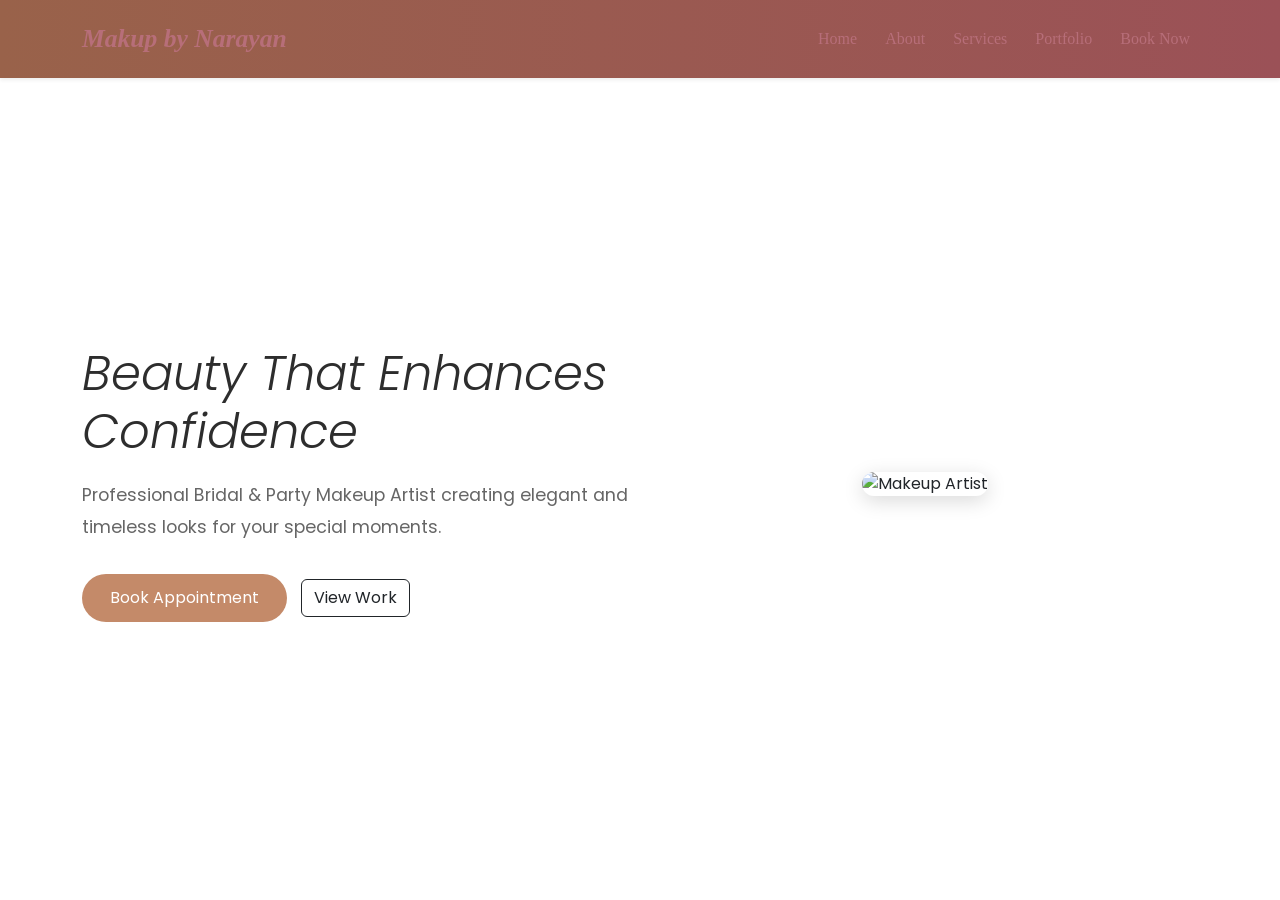
==== Makup Artist  Portfolio/index.html @ 2509debb "Creating a portfolio for a makeup artist" ====
<!doctype html>
<html lang="en">
<head>
  <meta charset="UTF-8" />
  <meta name="viewport" content="width=device-width, initial-scale=1.0"/>

  <!-- Bootstrap -->
  <link
    href="https://cdn.jsdelivr.net/npm/bootstrap@5.3.3/dist/css/bootstrap.min.css"
    rel="stylesheet"
  />

  <!-- Google Font -->
  <link rel="preconnect" href="https://fonts.googleapis.com">
  <link href="https://fonts.googleapis.com/css2?family=Poppins:wght@300;400;500;600;700&display=swap" rel="stylesheet">

  <link rel="stylesheet" href="style.css">

  <title>Makeup Artist Portfolio</title>
</head>

<body>

  <!-- Navbar -->
  <nav class="navbar navbar-expand-lg sticky-top bg-white shadow-sm ">

    <div class="container">

      <a class="navbar-brand logo" href="#">
        Makup by Narayan
      </a>

      <!-- Mobile Menu -->
      <button
        class="navbar-toggler"
        type="button"
        data-bs-toggle="collapse"
        data-bs-target="#navbarMenu"
      >
        <span class="navbar-toggler-icon"></span>
      </button>

      <!-- Nav Links -->
      <div class="collapse navbar-collapse" id="navbarMenu">

        <ul class="navbar-nav ms-auto">

          <li class="nav-item">
            <a class="nav-link" href="#home">Home</a>
          </li>

          <li class="nav-item">
            <a class="nav-link" href="#about">About</a>
          </li>

          <li class="nav-item">
            <a class="nav-link" href="#services">Services</a>
          </li>

          <li class="nav-item">
            <a class="nav-link" href="#portfolio">Portfolio</a>
          </li>

          <li class="nav-item">
            <a class="nav-link" href="#book">
              Book Now
            </a>
          </li>

        </ul>

      </div>

    </div>
  </nav>

  <!-- Hero Section -->
  <section class="hero-section">

    <div class="container">

      <div class="row align-items-center">

        <!-- Left Side -->
        <div class="col-lg-6 col-md-6 col-12 hero-content">

          <h1>
            Beauty That Enhances Confidence
          </h1>

          <p>
            Professional Bridal & Party Makeup
            Artist creating elegant and timeless looks
            for your special moments.
          </p>

          <div class="hero-buttons">

            <button class="btn custom-btn">
              Book Appointment
            </button>

            <button class="btn btn-outline-dark">
              View Work
            </button>

          </div>

        </div>

        <!-- Right Side -->
        <div class="col-lg-6 col-md-6 col-12 text-center">

          <img
            src="https://images.unsplash.com/photo-1487412947147-5cebf100ffc2?w=800"
            alt="Makeup Artist"
            class="img-fluid hero-image"
          />

        </div>

      </div>

    </div>

  </section>

  <!-- Bootstrap JS -->
  <script src="https://cdn.jsdelivr.net/npm/bootstrap@5.3.3/dist/js/bootstrap.bundle.min.js"></script>

</body>
</html>
---- Makup Artist  Portfolio/style.css ----
* {
  margin: 0;
  padding: 0;
  box-sizing: border-box;
  font-family: "Poppins", sans-serif;
}

body {
  background: #99624a,
}

/* Navbar */
.navbar {
  background: linear-gradient(
    90deg,
    #99624a,
    #9b5157
  ) !important;

  padding: 15px 0;
}

.logo {
  font-size: 1.6rem;
  font-weight: 700;
  color: #b76e79 !important;
  font-family: "Playfair Display", Georgia, serif;
  font-style: italic;

}

.nav-link {
  color: #b76e79 !important;
  margin-left: 12px;
  font-weight: 500;
  transition: 0.3s;
  font-family: "Playfair Display", Georgia, serif;
}

.nav-link:hover {
  color: #b76e79 !important;
}

/* Hero Section */

.hero-section {
  min-height: 90vh;
  display: flex;
  align-items: center;
  padding: 60px 0;
}

.hero-content h1 {
  font-size: 3rem;
  font-weight: 300;
  color: #2d2d2d;
  font-style: italic;
}

.hero-content p {
  margin-top: 20px;
  font-size: 1.1rem;
  color: #666;
  line-height: 1.8;
}

.hero-buttons {
  margin-top: 30px;
}

.custom-btn {
  background: #c48a69 !important;
  color: white !important;
  padding: 12px 28px;
  border-radius: 30px;
  border: none;
  margin-right: 10px;
}

.custom-btn:hover {
  background: #b27653 !important;
}

.hero-image {
  border-radius: 20px;
  width: 100%;
  max-width: 500px;
  box-shadow: 0 5px 20px rgba(0, 0, 0, 0.15);
}

/* Mobile Responsive */

@media (max-width: 768px) {
  .hero-section {
    text-align: center;
    padding-top: 50px;
  }

  .hero-content h1 {
    font-size: 2rem;
  }

  .hero-image {
    margin-top: 30px;
  }
}
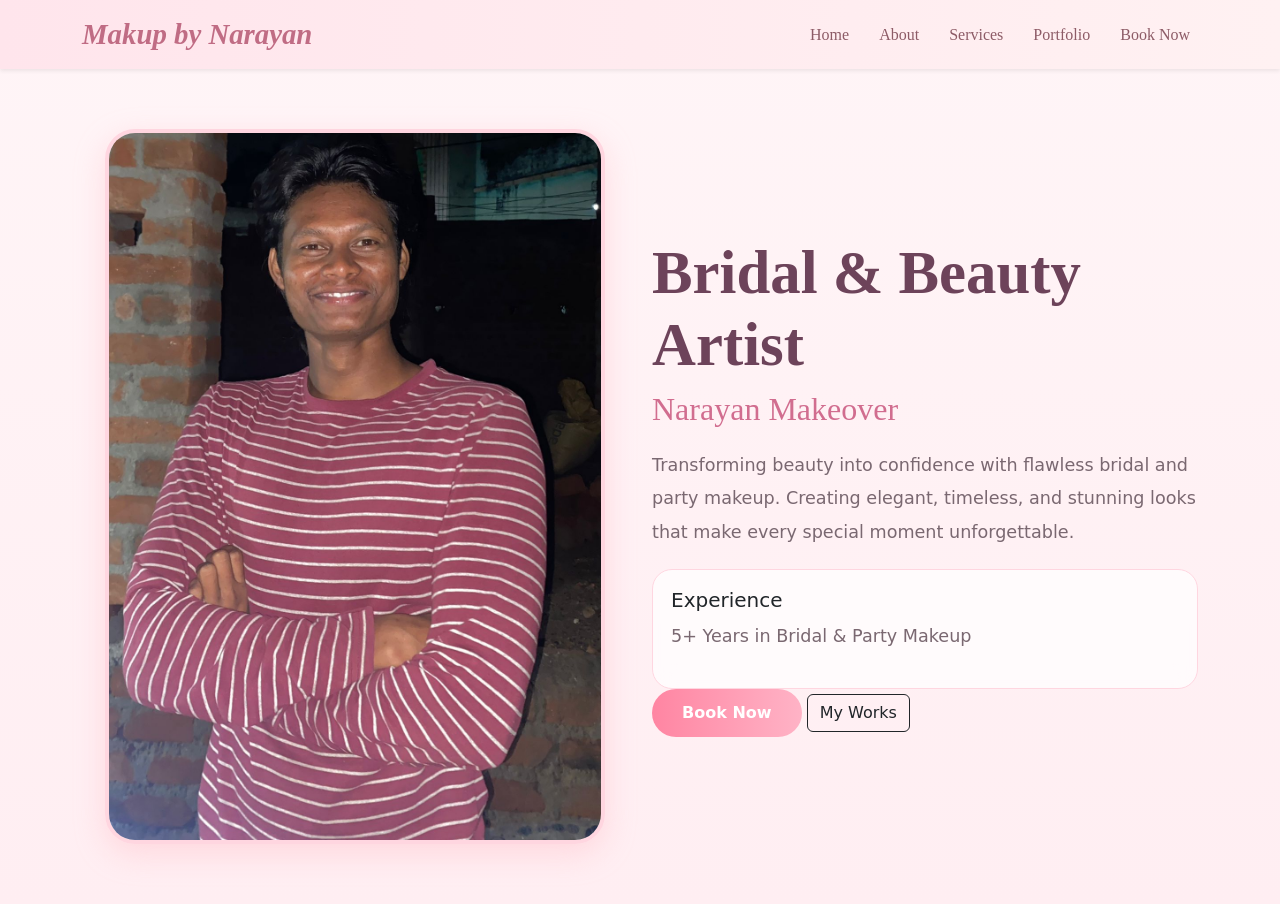
==== commit 84f1cb49: "Navbar and hero section created for now" ====
--- a/Makup Artist  Portfolio/index.html
+++ b/Makup Artist  Portfolio/index.html
@@ -1,132 +1,109 @@
 <!doctype html>
 <html lang="en">
-<head>
-  <meta charset="UTF-8" />
-  <meta name="viewport" content="width=device-width, initial-scale=1.0"/>
+  <head>
+    <meta charset="UTF-8" />
+    <meta name="viewport" content="width=device-width, initial-scale=1.0" />
 
-  <!-- Bootstrap -->
-  <link
-    href="https://cdn.jsdelivr.net/npm/bootstrap@5.3.3/dist/css/bootstrap.min.css"
-    rel="stylesheet"
-  />
+    <!-- Bootstrap -->
+    <link
+      href="https://cdn.jsdelivr.net/npm/bootstrap@5.3.3/dist/css/bootstrap.min.css"
+      rel="stylesheet"
+    />
 
-  <!-- Google Font -->
-  <link rel="preconnect" href="https://fonts.googleapis.com">
-  <link href="https://fonts.googleapis.com/css2?family=Poppins:wght@300;400;500;600;700&display=swap" rel="stylesheet">
+    <!-- Google Font -->
+    <link rel="preconnect" href="https://fonts.googleapis.com" />
+    <link
+      href="https://fonts.googleapis.com/css2?family=Poppins:wght@300;400;500;600;700&display=swap"
+      rel="stylesheet"
+    />
 
-  <link rel="stylesheet" href="style.css">
+    <link rel="stylesheet" href="style.css" />
 
-  <title>Makeup Artist Portfolio</title>
-</head>
+    <title>Makeup Artist Portfolio</title>
+  </head>
 
-<body>
+  <body>
+    <!-- Navbar -->
+    <nav class="navbar navbar-expand-lg sticky-top bg-white shadow-sm">
+      <div class="container">
+        <a class="navbar-brand logo" href="#"> Makup by Narayan </a>
 
-  <!-- Navbar -->
-  <nav class="navbar navbar-expand-lg sticky-top bg-white shadow-sm ">
+        <!-- Mobile Menu -->
+        <button
+          class="navbar-toggler"
+          type="button"
+          data-bs-toggle="collapse"
+          data-bs-target="#navbarMenu"
+        >
+          <span class="navbar-toggler-icon"></span>
+        </button>
 
-    <div class="container">
+        <!-- Nav Links -->
+        <div class="collapse navbar-collapse" id="navbarMenu">
+          <ul class="navbar-nav ms-auto">
+            <li class="nav-item">
+              <a class="nav-link" href="#home">Home</a>
+            </li>
 
-      <a class="navbar-brand logo" href="#">
-        Makup by Narayan
-      </a>
+            <li class="nav-item">
+              <a class="nav-link" href="#about">About</a>
+            </li>
 
-      <!-- Mobile Menu -->
-      <button
-        class="navbar-toggler"
-        type="button"
-        data-bs-toggle="collapse"
-        data-bs-target="#navbarMenu"
-      >
-        <span class="navbar-toggler-icon"></span>
-      </button>
+            <li class="nav-item">
+              <a class="nav-link" href="#services">Services</a>
+            </li>
 
-      <!-- Nav Links -->
-      <div class="collapse navbar-collapse" id="navbarMenu">
+            <li class="nav-item">
+              <a class="nav-link" href="#portfolio">Portfolio</a>
+            </li>
 
-        <ul class="navbar-nav ms-auto">
-
-          <li class="nav-item">
-            <a class="nav-link" href="#home">Home</a>
-          </li>
-
-          <li class="nav-item">
-            <a class="nav-link" href="#about">About</a>
-          </li>
-
-          <li class="nav-item">
-            <a class="nav-link" href="#services">Services</a>
-          </li>
-
-          <li class="nav-item">
-            <a class="nav-link" href="#portfolio">Portfolio</a>
-          </li>
-
-          <li class="nav-item">
-            <a class="nav-link" href="#book">
-              Book Now
-            </a>
-          </li>
-
-        </ul>
-
+            <li class="nav-item">
+              <a class="nav-link" href="#book"> Book Now </a>
+            </li>
+          </ul>
+        </div>
       </div>
-
-    </div>
-  </nav>
-
-  <!-- Hero Section -->
-  <section class="hero-section">
-
-    <div class="container">
-
-      <div class="row align-items-center">
-
-        <!-- Left Side -->
-        <div class="col-lg-6 col-md-6 col-12 hero-content">
-
-          <h1>
-            Beauty That Enhances Confidence
-          </h1>
-
-          <p>
-            Professional Bridal & Party Makeup
-            Artist creating elegant and timeless looks
-            for your special moments.
-          </p>
-
-          <div class="hero-buttons">
-
-            <button class="btn custom-btn">
-              Book Appointment
-            </button>
-
-            <button class="btn btn-outline-dark">
-              View Work
-            </button>
-
+    </nav>
+    <section class="hero-section">
+      <div class="container">
+        <div class="row align-items-center">
+          <!-- Left Side Image -->
+          <div class="col-lg-6 col-md-6 col-12 text-center">
+            <img
+              src="./images/WhatsApp Image 2026-06-05 at 10.22.27 PM.jpeg"
+              alt="Portfolio Owner"
+              class="img-fluid hero-image"
+            />
           </div>
 
+          <!-- Right Side Content -->
+          <div class="col-lg-6 col-md-6 col-12 hero-content">
+            <h1>Bridal & Beauty Artist</h1>
+
+            <h3>Narayan Makeover</h3>
+
+            <p>
+              Transforming beauty into confidence with flawless bridal and party
+              makeup. Creating elegant, timeless, and stunning looks that make
+              every special moment unforgettable.
+            </p>
+
+            <div class="experience-box">
+              <h5>Experience</h5>
+              <p>5+ Years in Bridal & Party Makeup</p>
+            </div>
+
+            <div class="hero-buttons">
+              <button class="btn custom-btn">Book Now</button>
+
+              <button class="btn btn-outline-dark">My Works</button>
+            </div>
+          </div>
         </div>
+      </div>
+    </section>
 
-        <!-- Right Side -->
-        <div class="col-lg-6 col-md-6 col-12 text-center">
-
-          <img
-            src="https://images.unsplash.com/photo-1487412947147-5cebf100ffc2?w=800"
-            alt="Makeup Artist"
-            class="img-fluid hero-image"
-          />
-
-        </div>
-
-      </div>
-
-    </div>
-
-  </section>
-
-  <!-- Bootstrap JS -->
-  <script src="https://cdn.jsdelivr.net/npm/bootstrap@5.3.3/dist/js/bootstrap.bundle.min.js"></script>
-
-</body>
-</html>+    <!-- Bootstrap JS -->
+    <script src="https://cdn.jsdelivr.net/npm/bootstrap@5.3.3/dist/js/bootstrap.bundle.min.js"></script>
+  </body>
+</html>
--- a/Makup Artist  Portfolio/style.css
+++ b/Makup Artist  Portfolio/style.css
@@ -1,48 +1,46 @@
-* {
-  margin: 0;
-  padding: 0;
-  box-sizing: border-box;
-  font-family: "Poppins", sans-serif;
-}
-
 body {
-  background: #99624a,
+  background: linear-gradient(
+    to bottom,
+    #fff5f7,
+    #ffeef2
+  );
 }
 
 /* Navbar */
 .navbar {
   background: linear-gradient(
     90deg,
-    #99624a,
-    #9b5157
+    #ffe5ec,
+    #fff1f2
   ) !important;
 
-  padding: 15px 0;
+  backdrop-filter: blur(10px);
 }
 
+/* Logo */
 .logo {
-  font-size: 1.6rem;
+  font-size: 1.8rem;
   font-weight: 700;
-  color: #b76e79 !important;
-  font-family: "Playfair Display", Georgia, serif;
+  color: #c06c84 !important;
+
+  font-family: "Playfair Display", serif;
   font-style: italic;
-
 }
 
+/* Nav links */
 .nav-link {
-  color: #b76e79 !important;
-  margin-left: 12px;
+  color: #8d5b66 !important;
+  margin-left: 14px;
   font-weight: 500;
   transition: 0.3s;
-  font-family: "Playfair Display", Georgia, serif;
+  font-family: "Playfair Display", serif;
 }
 
 .nav-link:hover {
-  color: #b76e79 !important;
+  color: #d63384 !important;
 }
 
 /* Hero Section */
-
 .hero-section {
   min-height: 90vh;
   display: flex;
@@ -50,57 +48,88 @@
   padding: 60px 0;
 }
 
+/* Main Heading */
 .hero-content h1 {
-  font-size: 3rem;
-  font-weight: 300;
-  color: #2d2d2d;
-  font-style: italic;
+  font-family: "Playfair Display", serif;
+  font-size: 3.8rem;
+  font-weight: 700;
+  color: #6d435a;
 }
 
-.hero-content p {
-  margin-top: 20px;
-  font-size: 1.1rem;
-  color: #666;
-  line-height: 1.8;
+/* Sub heading */
+.hero-content h3 {
+  font-family: "Playfair Display", serif;
+  font-size: 2rem;
+  color: #d16d8f;
+  margin-bottom: 20px;
 }
 
-.hero-buttons {
-  margin-top: 30px;
+/* Paragraph */
+.hero-content p {
+  color: #7a6871;
+  font-size: 1.1rem;
+  line-height: 1.9;
 }
 
+/* Experience box */
+.experience-box {
+  background: rgba(255,255,255,0.7);
+  border: 1px solid #ffd6e0;
+  padding: 18px;
+  border-radius: 20px;
+  margin-top: 20px;
+  backdrop-filter: blur(10px);
+}
+
+/* Buttons */
 .custom-btn {
-  background: #c48a69 !important;
+  background: linear-gradient(
+    90deg,
+    #ff85a2,
+    #ffb3c6
+  ) !important;
+
   color: white !important;
-  padding: 12px 28px;
-  border-radius: 30px;
   border: none;
-  margin-right: 10px;
+  padding: 12px 30px;
+  border-radius: 50px;
+  font-weight: 600;
 }
 
 .custom-btn:hover {
-  background: #b27653 !important;
+  transform: translateY(-3px);
+  transition: 0.3s;
 }
 
+/* Hero Image */
 .hero-image {
-  border-radius: 20px;
   width: 100%;
   max-width: 500px;
-  box-shadow: 0 5px 20px rgba(0, 0, 0, 0.15);
+  border-radius: 30px;
+
+  box-shadow:
+    0 10px 30px rgba(255, 182, 193, 0.4);
+
+  border: 4px solid #ffd6e0;
 }
 
-/* Mobile Responsive */
+/* Mobile */
+@media (max-width: 768px) {
 
-@media (max-width: 768px) {
   .hero-section {
     text-align: center;
     padding-top: 50px;
   }
 
   .hero-content h1 {
-    font-size: 2rem;
+    font-size: 2.3rem;
+  }
+
+  .hero-content h3 {
+    font-size: 1.5rem;
   }
 
   .hero-image {
-    margin-top: 30px;
+    margin-bottom: 30px;
   }
-}
+}
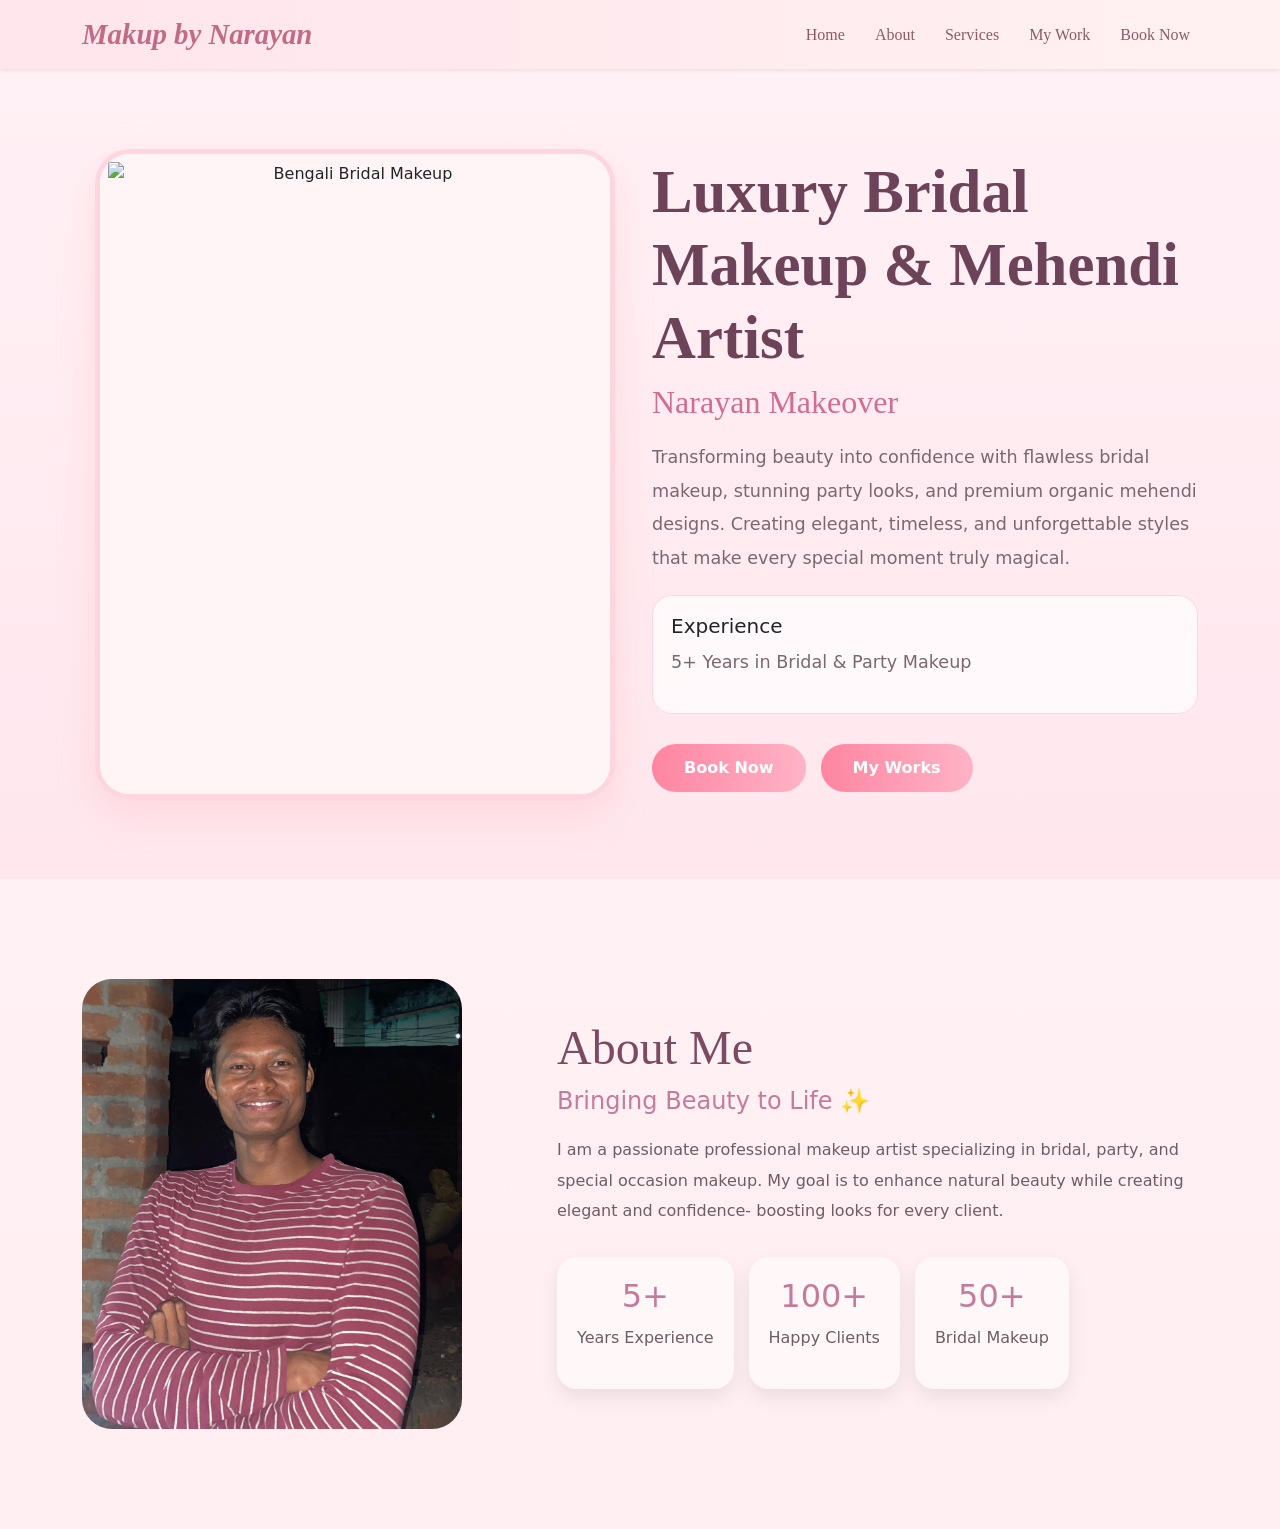
==== commit b2918756: "Added bridal makeup background and hero section redesign also added about section" ====
--- a/Makup Artist  Portfolio/index.html
+++ b/Makup Artist  Portfolio/index.html
@@ -54,7 +54,7 @@
             </li>
 
             <li class="nav-item">
-              <a class="nav-link" href="#portfolio">Portfolio</a>
+              <a class="nav-link" href="#My Work">My Work</a>
             </li>
 
             <li class="nav-item">
@@ -64,28 +64,64 @@
         </div>
       </div>
     </nav>
+    <!--hero section-->
     <section class="hero-section">
       <div class="container">
         <div class="row align-items-center">
           <!-- Left Side Image -->
           <div class="col-lg-6 col-md-6 col-12 text-center">
-            <img
-              src="./images/WhatsApp Image 2026-06-05 at 10.22.27 PM.jpeg"
-              alt="Portfolio Owner"
-              class="img-fluid hero-image"
-            />
+            <div class="slider-container">
+              <!-- Bengali Bridal -->
+              <img
+                src="https://images.pexels.com/photos/37584632/pexels-photo-37584632.jpeg?_gl=1*16ytn6y*_ga*MjUyNDA2NzA5LjE3ODA3NTk3MzE.*_ga_8JE65Q40S6*czE3ODA3NTk3MzEkbzEkZzEkdDE3ODA3NTk3NDYkajQ1JGwwJGgw"
+                class="hero-slider-image active"
+                alt="Bengali Bridal Makeup"
+              />
+
+              <!-- Mehendi -->
+              <img
+                src="https://images.pexels.com/photos/33684776/pexels-photo-33684776.jpeg?_gl=1*1521bib*_ga*MjUyNDA2NzA5LjE3ODA3NTk3MzE.*_ga_8JE65Q40S6*czE3ODA3NTk3MzEkbzEkZzEkdDE3ODA3NTk3NDYkajQ1JGwwJGgw"
+                class="hero-slider-image"
+                alt="Bridal Mehendi"
+              />
+
+              <!-- Bengali Bridal 2 -->
+              <img
+                src="https://images.pexels.com/photos/20043117/pexels-photo-20043117.jpeg?_gl=1*1r5pskh*_ga*MjUyNDA2NzA5LjE3ODA3NTk3MzE.*_ga_8JE65Q40S6*czE3ODA3NTk3MzEkbzEkZzEkdDE3ODA3NTk4NzckajYwJGwwJGgw"
+                class="hero-slider-image"
+                alt="Bengali Bride"
+              />
+              <img
+                src="https://images.pexels.com/photos/35560895/pexels-photo-35560895.jpeg?_gl=1*1r45ba3*_ga*MjUyNDA2NzA5LjE3ODA3NTk3MzE.*_ga_8JE65Q40S6*czE3ODA3NTk3MzEkbzEkZzEkdDE3ODA3NTk4NzckajYwJGwwJGgw"
+                class="hero-slider-image"
+                alt="Bengali Bride"
+              />
+
+              <!-- Beautiful Bridal -->
+              <img
+                src="https://images.pexels.com/photos/18972909/pexels-photo-18972909.jpeg?_gl=1*1r5pskh*_ga*MjUyNDA2NzA5LjE3ODA3NTk3MzE.*_ga_8JE65Q40S6*czE3ODA3NTk3MzEkbzEkZzEkdDE3ODA3NTk4NzckajYwJGwwJGgw"
+                class="hero-slider-image"
+                alt="Beautiful Bridal Makeup"
+              />
+              <img
+                src="https://images.pexels.com/photos/24859375/pexels-photo-24859375.jpeg?_gl=1*1r45ba3*_ga*MjUyNDA2NzA5LjE3ODA3NTk3MzE.*_ga_8JE65Q40S6*czE3ODA3NTk3MzEkbzEkZzEkdDE3ODA3NTk4NzckajYwJGwwJGgw"
+                class="hero-slider-image"
+                alt="Beautiful Bridal Makeup"
+              />
+            </div>
           </div>
 
           <!-- Right Side Content -->
           <div class="col-lg-6 col-md-6 col-12 hero-content">
-            <h1>Bridal & Beauty Artist</h1>
+            <h1>Luxury Bridal Makeup & Mehendi Artist</h1>
 
             <h3>Narayan Makeover</h3>
 
             <p>
-              Transforming beauty into confidence with flawless bridal and party
-              makeup. Creating elegant, timeless, and stunning looks that make
-              every special moment unforgettable.
+              Transforming beauty into confidence with flawless bridal makeup,
+              stunning party looks, and premium organic mehendi designs.
+              Creating elegant, timeless, and unforgettable styles that make
+              every special moment truly magical.
             </p>
 
             <div class="experience-box">
@@ -102,8 +138,77 @@
         </div>
       </div>
     </section>
+    <!-- About Section -->
+
+    <section id="about" class="about-section">
+      <div class="container">
+        <div class="row align-items-center">
+          <!-- Left Side Image -->
+          <div class="col-lg-5 col-md-6 col-12 text-center">
+            <div class="about-image-box">
+              <img
+                src="./images/about img.jpeg"
+                alt="About Image"
+                class="img-fluid about-image"
+                onerror="
+                  this.style.display = 'none';
+                  this.nextElementSibling.style.display = 'block';
+                "
+              />
+
+              <p class="image-placeholder" style="display: none">
+                Image not available
+              </p>
+            </div>
+          </div>
+
+          <!-- Right Side Content -->
+          <div class="col-lg-7 col-md-6 col-12 about-content">
+            <h2>About Me</h2>
+
+            <h3>Bringing Beauty to Life ✨</h3>
+
+            <p>
+              I am a passionate professional makeup artist specializing in
+              bridal, party, and special occasion makeup. My goal is to enhance
+              natural beauty while creating elegant and confidence- boosting
+              looks for every client.
+            </p>
+
+            <!-- Small Info Cards -->
+            <div class="about-cards">
+              <div class="about-card">
+                <h4>5+</h4>
+                <p>Years Experience</p>
+              </div>
+
+              <div class="about-card">
+                <h4>100+</h4>
+                <p>Happy Clients</p>
+              </div>
+
+              <div class="about-card">
+                <h4>50+</h4>
+                <p>Bridal Makeup</p>
+              </div>
+            </div>
+          </div>
+        </div>
+      </div>
+    </section>
+
+    <!-- services Section -->
+     <section>
+      <div class="services">
+
+      </div>
+     </section>
+
+
 
     <!-- Bootstrap JS -->
     <script src="https://cdn.jsdelivr.net/npm/bootstrap@5.3.3/dist/js/bootstrap.bundle.min.js"></script>
+    <script src="server.js"></script>
   </body>
+
 </html>
--- a/Makup Artist  Portfolio/style.css
+++ b/Makup Artist  Portfolio/style.css
@@ -1,18 +1,10 @@
 body {
-  background: linear-gradient(
-    to bottom,
-    #fff5f7,
-    #ffeef2
-  );
+  background: linear-gradient(to bottom, #fff5f7, #ffeef2);
 }
 
 /* Navbar */
 .navbar {
-  background: linear-gradient(
-    90deg,
-    #ffe5ec,
-    #fff1f2
-  ) !important;
+  background: linear-gradient(90deg, #ffe5ec, #fff1f2) !important;
 
   backdrop-filter: blur(10px);
 }
@@ -22,7 +14,6 @@
   font-size: 1.8rem;
   font-weight: 700;
   color: #c06c84 !important;
-
   font-family: "Playfair Display", serif;
   font-style: italic;
 }
@@ -43,11 +34,19 @@
 /* Hero Section */
 .hero-section {
   min-height: 90vh;
+
+  background:
+    linear-gradient(rgba(255, 240, 245, 0.82), rgba(255, 228, 236, 0.82)),
+    url("https://images.unsplash.com/photo-1596462502278-27bfdc403348?w=1600");
+
+  background-size: cover;
+  background-position: center;
+  background-repeat: no-repeat;
+
   display: flex;
   align-items: center;
   padding: 60px 0;
 }
-
 /* Main Heading */
 .hero-content h1 {
   font-family: "Playfair Display", serif;
@@ -73,7 +72,7 @@
 
 /* Experience box */
 .experience-box {
-  background: rgba(255,255,255,0.7);
+  background: rgba(255, 255, 255, 0.7);
   border: 1px solid #ffd6e0;
   padding: 18px;
   border-radius: 20px;
@@ -81,24 +80,35 @@
   backdrop-filter: blur(10px);
 }
 
-/* Buttons */
-.custom-btn {
-  background: linear-gradient(
-    90deg,
-    #ff85a2,
-    #ffb3c6
-  ) !important;
+/* Buttons container */
+.hero-buttons {
+  display: flex;
+  gap: 15px;
+  margin-top: 30px;
+  align-items: center;
+}
+
+/* Both buttons same style */
+.custom-btn,
+.btn-outline-dark {
+  background: linear-gradient(90deg, #ff85a2, #ffb3c6) !important;
 
   color: white !important;
-  border: none;
-  padding: 12px 30px;
-  border-radius: 50px;
+  border: none !important;
+  border-radius: 50px !important;
+  padding: 12px 32px !important;
   font-weight: 600;
-}
-
-.custom-btn:hover {
+  transition: all 0.3s ease;
+}
+
+/* Same hover */
+.custom-btn:hover,
+.btn-outline-dark:hover {
   transform: translateY(-3px);
-  transition: 0.3s;
+
+  background: linear-gradient(90deg, #ff6f91, #ff9eb5) !important;
+
+  color: white !important;
 }
 
 /* Hero Image */
@@ -107,29 +117,182 @@
   max-width: 500px;
   border-radius: 30px;
 
-  box-shadow:
-    0 10px 30px rgba(255, 182, 193, 0.4);
+  box-shadow: 0 10px 30px rgba(255, 182, 193, 0.4);
 
   border: 4px solid #ffd6e0;
 }
+/* Hero Slider Container */
+
+.slider-container {
+  position: relative;
+  width: 100%;
+  max-width: 520px;
+  height: 650px;
+
+  margin: auto;
+
+  border-radius: 35px;
+  overflow: hidden;
+
+  border: 5px solid #ffd6e0;
+
+  background: #fff;
+
+  box-shadow: 0 15px 35px rgba(255, 182, 193, 0.35);
+}
+
+/* Images */
+
+.hero-slider-image {
+  position: absolute;
+  inset: 0;
+
+  width: 100%;
+  height: 100%;
+
+  /* IMPORTANT FIX */
+  object-fit: contain;
+
+  /* image pura dikhe */
+  object-position: center;
+
+  opacity: 0;
+
+  transition:
+    opacity 1.5s ease-in-out,
+    transform 4s ease;
+
+  transform: scale(1.05);
+
+  background: #fff5f7;
+  padding: 8px;
+}
+
+/* Active image */
+
+.hero-slider-image.active {
+  opacity: 1;
+  transform: scale(1);
+}
+
+/* Mobile Fix */
+
+@media (max-width: 768px) {
+  .slider-container {
+    height: 450px;
+    max-width: 100%;
+    margin-top: 30px;
+  }
+}
+
+/* About Section */
+
+.about-section {
+  padding: 100px 0;
+}
+
+.about-image-box {
+  width: 100%;
+  max-width: 380px;
+  height: 450px;
+  overflow: hidden;
+  border-radius: 30px;
+}
+
+.about-image {
+  width: 100%;
+  height: 100%;
+  object-fit: cover;
+  object-position: center top;
+}
+
+.image-placeholder {
+  color: #a86d86;
+  font-size: 1rem;
+}
+
+.about-content h2 {
+  font-family: "Playfair Display", serif;
+  font-size: 3rem;
+  color: #7b4b63;
+}
+
+.about-content h3 {
+  color: #c57b9b;
+  margin-top: 10px;
+  font-size: 1.5rem;
+}
+
+.about-content p {
+  margin-top: 20px;
+  color: #6d5d65;
+  line-height: 1.9;
+}
+
+/* Cards */
+
+.about-cards {
+  display: flex;
+  gap: 15px;
+  margin-top: 30px;
+  flex-wrap: wrap;
+}
+
+.about-card {
+  background: rgba(255, 255, 255, 0.5);
+
+  padding: 20px;
+
+  border-radius: 20px;
+
+  min-width: 150px;
+
+  text-align: center;
+
+  box-shadow: 0 8px 20px rgba(0, 0, 0, 0.08);
+}
+
+.about-card h4 {
+  color: #c57b9b;
+  font-size: 2rem;
+}
+
+.about-card p {
+  margin-top: 8px;
+}
+.about-card {
+  background: rgba(255, 255, 255, 0.5);
+  padding: 20px;
+  border-radius: 20px;
+  min-width: 150px;
+  text-align: center;
+
+  box-shadow: 0 8px 20px rgba(0, 0, 0, 0.08);
+
+  transition: all 0.3s ease;
+}
+
+/* Hover Effect */
+.about-card:hover {
+  transform: translateY(-8px);
+
+  box-shadow: 0 12px 25px rgba(197, 123, 155, 0.25);
+
+  background: rgba(255, 255, 255, 0.8);
+}
 
 /* Mobile */
+
 @media (max-width: 768px) {
-
-  .hero-section {
+  .about-section {
     text-align: center;
-    padding-top: 50px;
-  }
-
-  .hero-content h1 {
-    font-size: 2.3rem;
-  }
-
-  .hero-content h3 {
-    font-size: 1.5rem;
-  }
-
-  .hero-image {
-    margin-bottom: 30px;
-  }
-}+  }
+
+  .about-content {
+    margin-top: 40px;
+  }
+
+  .about-cards {
+    justify-content: center;
+  }
+}
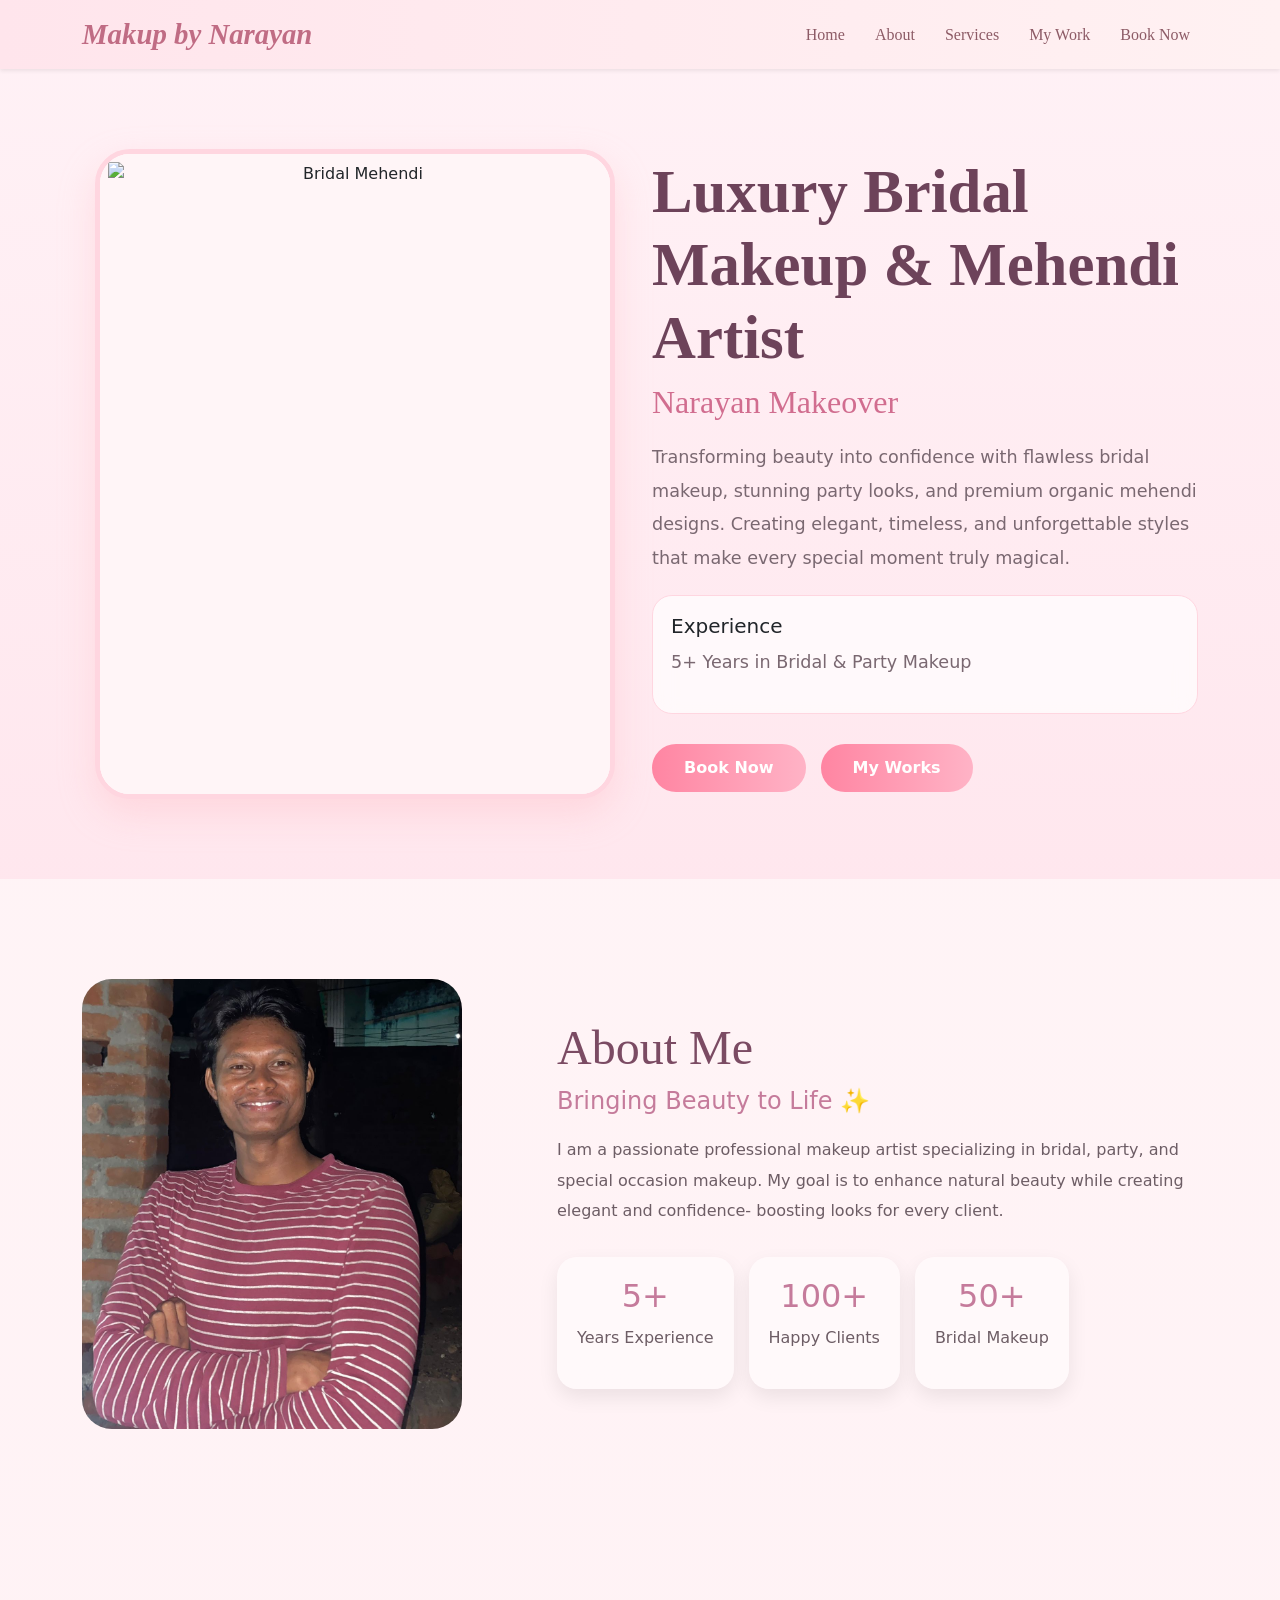
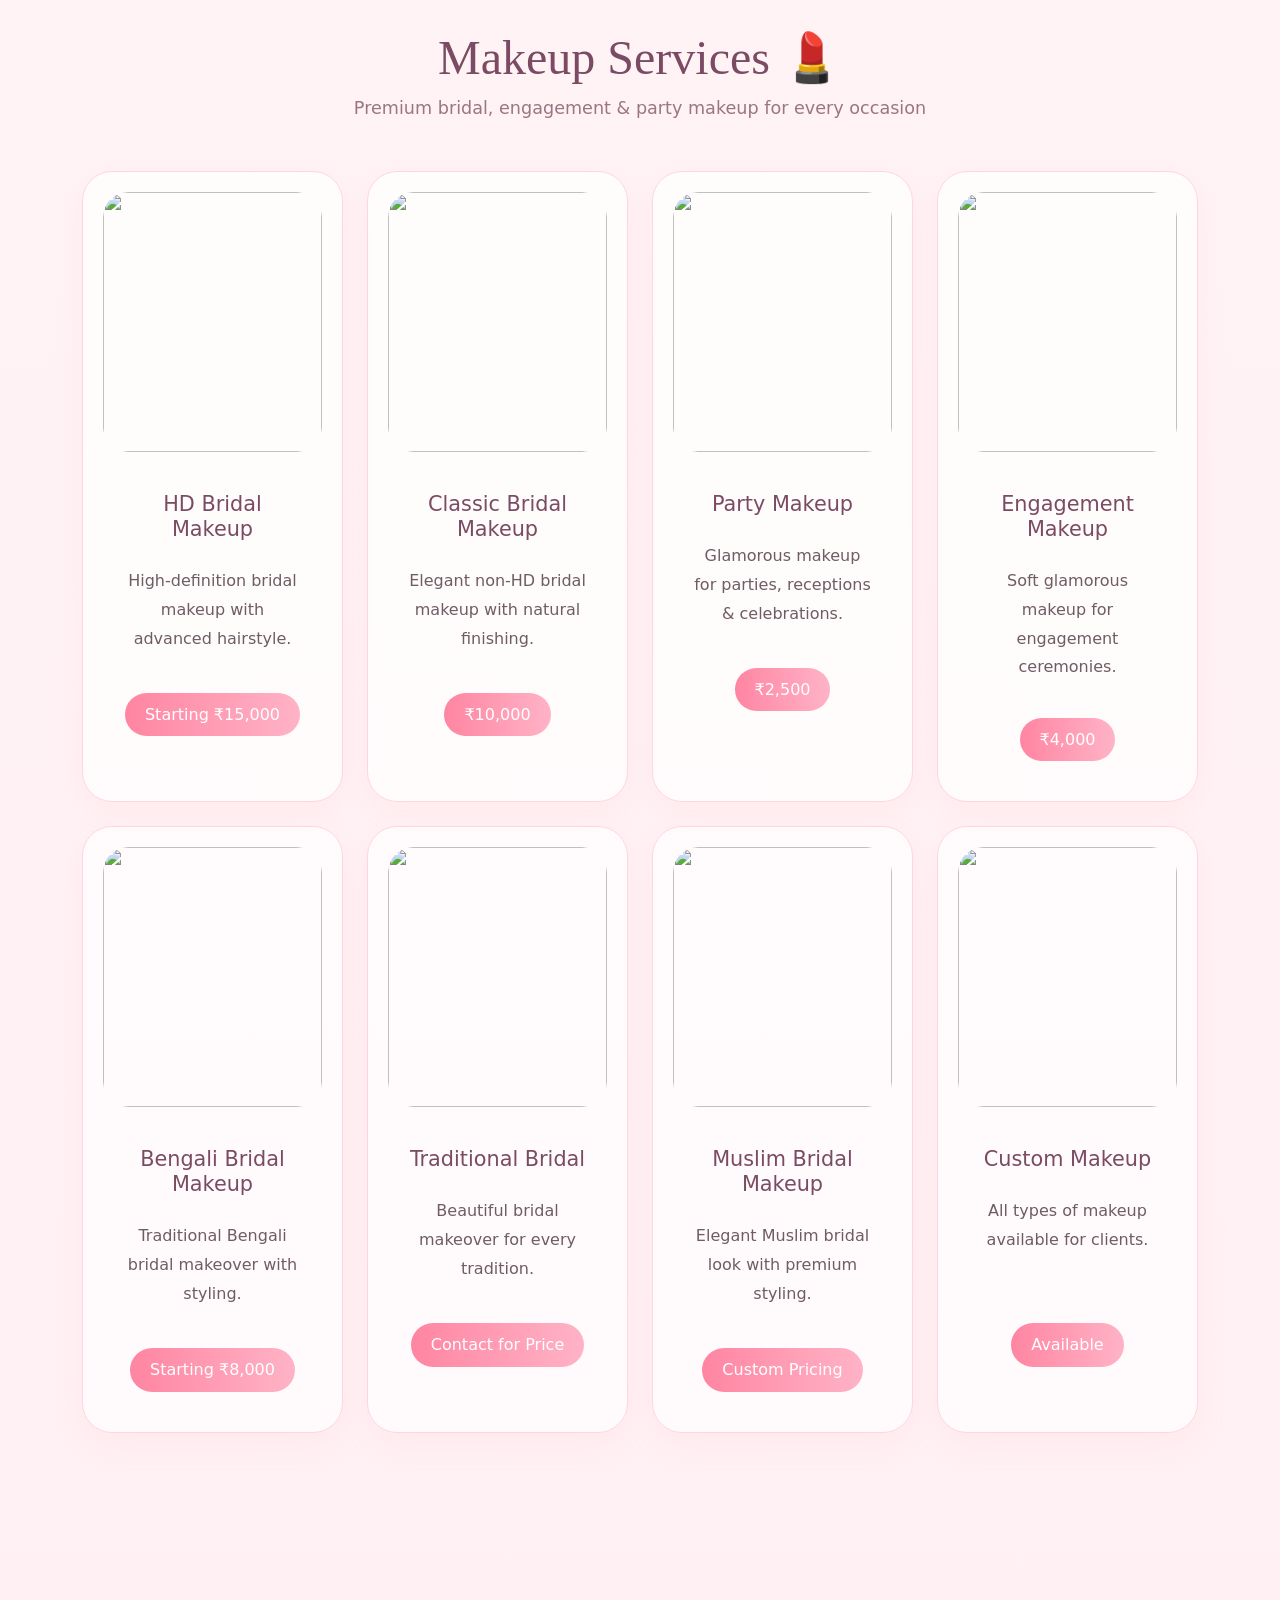
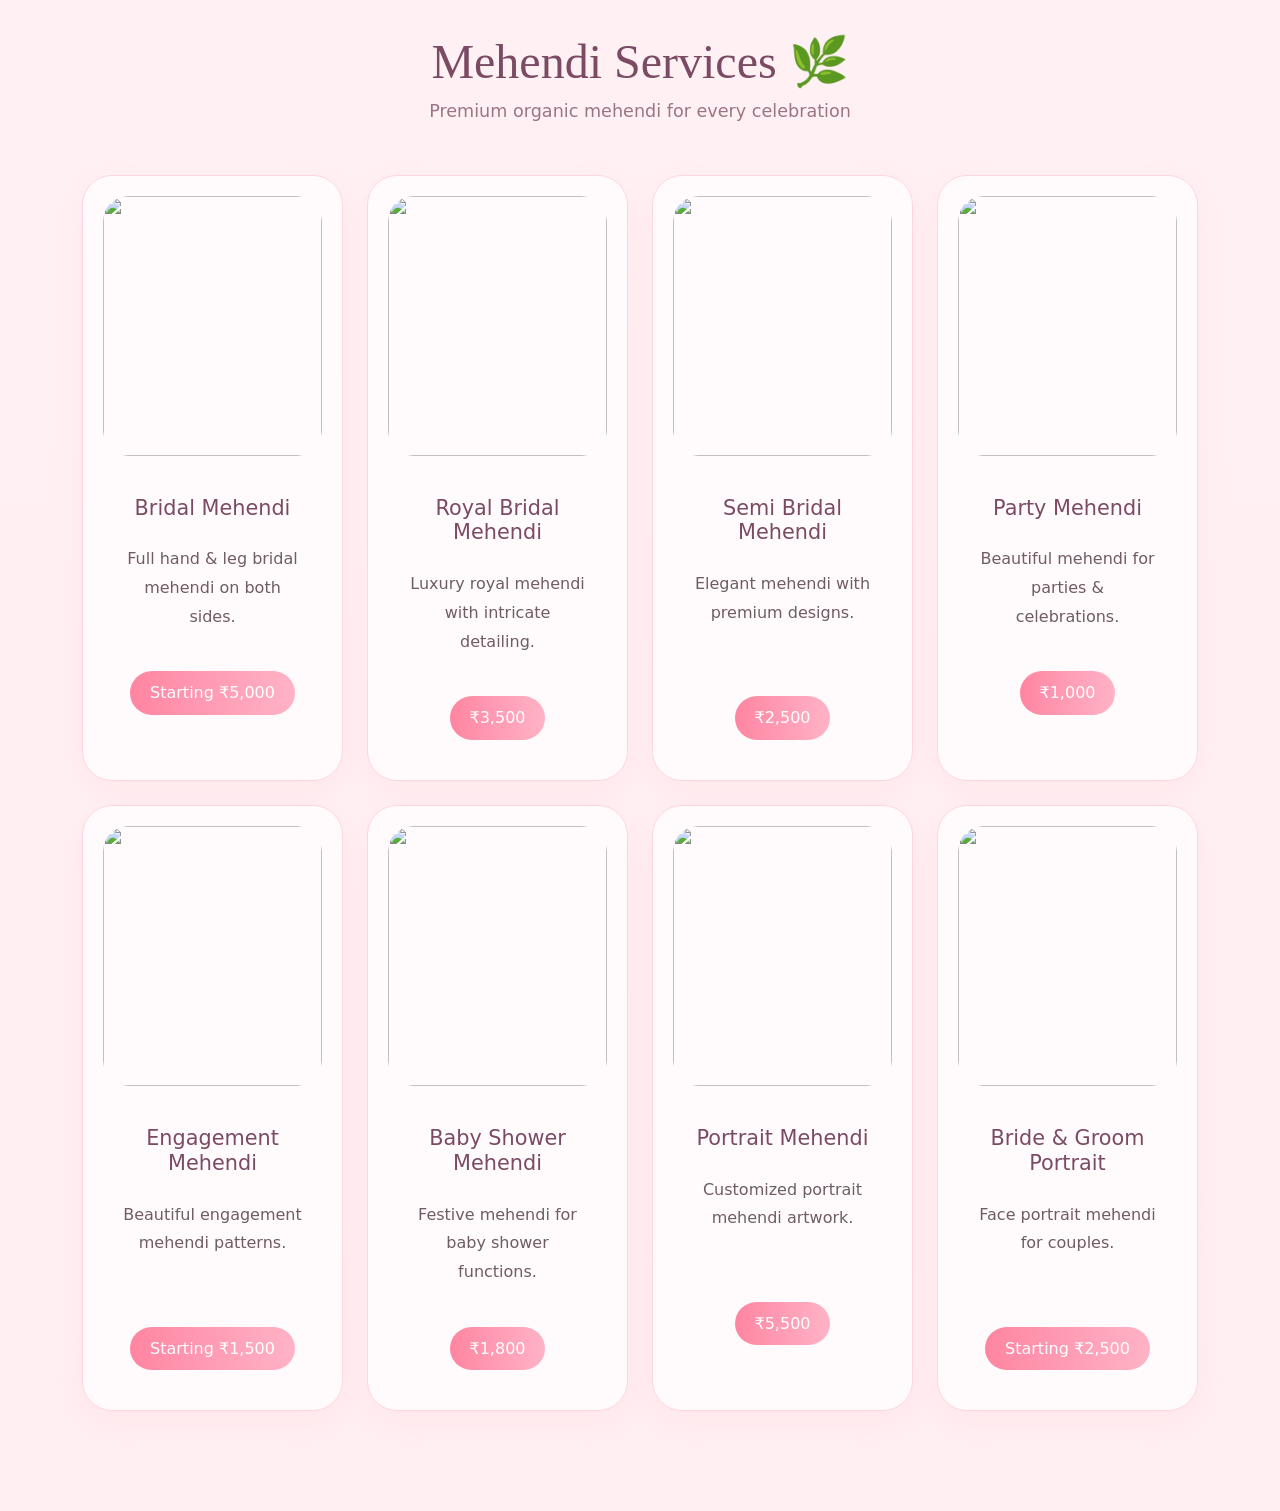
==== commit d857860f: "Added Services section both makup and mehndi section" ====
--- a/Makup Artist  Portfolio/index.html
+++ b/Makup Artist  Portfolio/index.html
@@ -197,18 +197,275 @@
       </div>
     </section>
 
-    <!-- services Section -->
-     <section>
-      <div class="services">
-
+    <!-- MAKEUP SERVICES -->
+
+    <section class="services-section" id="makeup">
+      <div class="container">
+        <div class="section-heading text-center">
+          <h2>Makeup Services 💄</h2>
+          <p>Premium bridal, engagement & party makeup for every occasion</p>
+        </div>
+
+        <div class="row g-4">
+          <!-- CARD 1 -->
+          <div class="col-lg-3 col-md-6">
+            <div class="service-card">
+              <div class="service-img">
+                <img src="" alt="" class="service-image" />
+              </div>
+
+              <h3>HD Bridal Makeup</h3>
+
+              <p>High-definition bridal makeup with advanced hairstyle.</p>
+
+              <h5>Starting ₹15,000</h5>
+            </div>
+          </div>
+
+          <!-- CARD 2 -->
+          <div class="col-lg-3 col-md-6">
+            <div class="service-card">
+              <div class="service-img">
+                <img src="" alt="" class="service-image" />
+              </div>
+
+              <h3>Classic Bridal Makeup</h3>
+
+              <p>Elegant non-HD bridal makeup with natural finishing.</p>
+
+              <h5>₹10,000</h5>
+            </div>
+          </div>
+
+          <!-- CARD 3 -->
+          <div class="col-lg-3 col-md-6">
+            <div class="service-card">
+              <div class="service-img">
+                <img src="" alt="" class="service-image" />
+              </div>
+
+              <h3>Party Makeup</h3>
+
+              <p>Glamorous makeup for parties, receptions & celebrations.</p>
+
+              <h5>₹2,500</h5>
+            </div>
+          </div>
+
+          <!-- CARD 4 -->
+          <div class="col-lg-3 col-md-6">
+            <div class="service-card">
+              <div class="service-img">
+                <img src="" alt="" class="service-image" />
+              </div>
+
+              <h3>Engagement Makeup</h3>
+
+              <p>Soft glamorous makeup for engagement ceremonies.</p>
+
+              <h5>₹4,000</h5>
+            </div>
+          </div>
+
+          <!-- CARD 5 -->
+          <div class="col-lg-3 col-md-6">
+            <div class="service-card">
+              <div class="service-img">
+                <img src="" alt="" class="service-image" />
+              </div>
+
+              <h3>Bengali Bridal Makeup</h3>
+
+              <p>Traditional Bengali bridal makeover with styling.</p>
+
+              <h5>Starting ₹8,000</h5>
+            </div>
+          </div>
+
+          <!-- CARD 6 -->
+          <div class="col-lg-3 col-md-6">
+            <div class="service-card">
+              <div class="service-img">
+                <img src="" alt="" class="service-image" />
+              </div>
+
+              <h3>Traditional Bridal</h3>
+
+              <p>Beautiful bridal makeover for every tradition.</p>
+
+              <h5>Contact for Price</h5>
+            </div>
+          </div>
+
+          <!-- CARD 7 -->
+          <div class="col-lg-3 col-md-6">
+            <div class="service-card">
+              <div class="service-img">
+                <img src="" alt="" class="service-image" />
+              </div>
+
+              <h3>Muslim Bridal Makeup</h3>
+
+              <p>Elegant Muslim bridal look with premium styling.</p>
+
+              <h5>Custom Pricing</h5>
+            </div>
+          </div>
+
+          <!-- CARD 8 -->
+          <div class="col-lg-3 col-md-6">
+            <div class="service-card">
+              <div class="service-img">
+                <img src="" alt="" class="service-image" />
+              </div>
+
+              <h3>Custom Makeup</h3>
+
+              <p>All types of makeup available for clients.</p>
+
+              <h5>Available</h5>
+            </div>
+          </div>
+        </div>
       </div>
-     </section>
-
-
+    </section>
+
+    <!-- MEHENDI SERVICES -->
+
+    <section class="services-section" id="mehendi">
+      <div class="container">
+        <div class="section-heading text-center">
+          <h2>Mehendi Services 🌿</h2>
+
+          <p>Premium organic mehendi for every celebration</p>
+        </div>
+
+        <div class="row g-4">
+          <!-- CARD 1 -->
+          <div class="col-lg-3 col-md-6">
+            <div class="service-card">
+              <div class="service-img">
+                <img src="" alt="" class="service-image" />
+              </div>
+
+              <h3>Bridal Mehendi</h3>
+
+              <p>Full hand & leg bridal mehendi on both sides.</p>
+
+              <h5>Starting ₹5,000</h5>
+            </div>
+          </div>
+
+          <!-- CARD 2 -->
+          <div class="col-lg-3 col-md-6">
+            <div class="service-card">
+              <div class="service-img">
+                <img src="" alt="" class="service-image" />
+              </div>
+
+              <h3>Royal Bridal Mehendi</h3>
+
+              <p>Luxury royal mehendi with intricate detailing.</p>
+
+              <h5>₹3,500</h5>
+            </div>
+          </div>
+
+          <!-- CARD 3 -->
+          <div class="col-lg-3 col-md-6">
+            <div class="service-card">
+              <div class="service-img">
+                <img src="" alt="" class="service-image" />
+              </div>
+
+              <h3>Semi Bridal Mehendi</h3>
+
+              <p>Elegant mehendi with premium designs.</p>
+
+              <h5>₹2,500</h5>
+            </div>
+          </div>
+
+          <!-- CARD 4 -->
+          <div class="col-lg-3 col-md-6">
+            <div class="service-card">
+              <div class="service-img">
+                <img src="" alt="" class="service-image" />
+              </div>
+
+              <h3>Party Mehendi</h3>
+
+              <p>Beautiful mehendi for parties & celebrations.</p>
+
+              <h5>₹1,000</h5>
+            </div>
+          </div>
+
+          <!-- CARD 5 -->
+          <div class="col-lg-3 col-md-6">
+            <div class="service-card">
+              <div class="service-img">
+                <img src="" alt="" class="service-image" />
+              </div>
+
+              <h3>Engagement Mehendi</h3>
+
+              <p>Beautiful engagement mehendi patterns.</p>
+
+              <h5>Starting ₹1,500</h5>
+            </div>
+          </div>
+
+          <!-- CARD 6 -->
+          <div class="col-lg-3 col-md-6">
+            <div class="service-card">
+              <div class="service-img">
+                <img src="" alt="" class="service-image" />
+              </div>
+
+              <h3>Baby Shower Mehendi</h3>
+
+              <p>Festive mehendi for baby shower functions.</p>
+
+              <h5>₹1,800</h5>
+            </div>
+          </div>
+
+          <!-- CARD 7 -->
+          <div class="col-lg-3 col-md-6">
+            <div class="service-card">
+              <div class="service-img">
+                <img src="" alt="" class="service-image" />
+              </div>
+
+              <h3>Portrait Mehendi</h3>
+
+              <p>Customized portrait mehendi artwork.</p>
+
+              <h5>₹5,500</h5>
+            </div>
+          </div>
+
+          <!-- CARD 8 -->
+          <div class="col-lg-3 col-md-6">
+            <div class="service-card">
+              <div class="service-img">
+                <img src="" alt="" class="service-image" />
+              </div>
+
+              <h3>Bride & Groom Portrait</h3>
+
+              <p>Face portrait mehendi for couples.</p>
+
+              <h5>Starting ₹2,500</h5>
+            </div>
+          </div>
+        </div>
+      </div>
+    </section>
 
     <!-- Bootstrap JS -->
     <script src="https://cdn.jsdelivr.net/npm/bootstrap@5.3.3/dist/js/bootstrap.bundle.min.js"></script>
     <script src="server.js"></script>
   </body>
-
 </html>
--- a/Makup Artist  Portfolio/style.css
+++ b/Makup Artist  Portfolio/style.css
@@ -296,3 +296,234 @@
     justify-content: center;
   }
 }
+/* SERVICES SECTION */
+
+.services-section {
+  padding: 100px 0;
+}
+
+.section-title h2 {
+  font-size: 3rem;
+  font-family: "Playfair Display", serif;
+  color: #7b4b63;
+  margin-bottom: 15px;
+}
+
+.section-title p {
+  color: #9a7283;
+  font-size: 1.1rem;
+  margin-bottom: 50px;
+}
+
+/* CARD */
+
+.service-card {
+  background: rgba(255, 255, 255, 0.7);
+  border-radius: 30px;
+  padding: 20px;
+  text-align: center;
+  height: 100%;
+
+  border: 1px solid #ffd6e0;
+
+  box-shadow:
+    0 10px 30px rgba(255, 182, 193, 0.15);
+
+  transition: all 0.4s ease;
+
+  overflow: hidden;
+}
+
+/* HOVER */
+
+.service-card:hover {
+  transform: translateY(-12px);
+
+  box-shadow:
+    0 20px 40px rgba(197, 123, 155, 0.25);
+}
+
+/* IMAGE BOX */
+
+.service-img {
+  width: 100%;
+  height: 250px;
+  overflow: hidden;
+  border-radius: 25px;
+  margin-bottom: 20px;
+}
+
+/* IMAGE */
+
+.service-image {
+  width: 100%;
+  height: 100%;
+  object-fit: cover;
+  border-radius: 25px;
+
+  transition: transform 0.5s ease;
+}
+
+/* IMAGE ZOOM */
+
+.service-card:hover .service-image {
+  transform: scale(1.08);
+}
+
+/* TEXT */
+
+.service-card h3 {
+  color: #7b4b63;
+  margin-bottom: 15px;
+  font-size: 1.4rem;
+}
+
+.service-card p {
+  color: #7a6871;
+  line-height: 1.8;
+}
+
+.service-card h5 {
+  display: inline-block;
+
+  margin-top: 15px;
+
+  background: linear-gradient(
+    90deg,
+    #ff85a2,
+    #ffb3c6
+  );
+
+  color: white;
+
+  padding: 10px 22px;
+
+  border-radius: 50px;
+
+  font-size: 1rem;
+}
+
+/* MOBILE */
+
+@media (max-width: 768px) {
+
+  .section-title h2 {
+    font-size: 2.2rem;
+  }
+
+  .services-section {
+    padding: 70px 0;
+  }
+}/* SERVICES */
+
+.services-section {
+  padding: 100px 0;
+}
+
+.section-heading h2 {
+  font-size: 3rem;
+  color: #7b4b63;
+  font-family: "Playfair Display", serif;
+}
+
+.section-heading p {
+  color: #9c7585;
+  margin-bottom: 50px;
+  font-size: 1.1rem;
+}
+
+/* CARD */
+
+.service-card {
+  background: rgba(255,255,255,0.75);
+
+  border-radius: 30px;
+
+  overflow: hidden;
+
+  height: 100%;
+
+  border: 1px solid #ffd6e0;
+
+  transition: 0.4s ease;
+
+  box-shadow:
+    0 10px 30px rgba(255,182,193,0.12);
+}
+
+/* HOVER */
+
+.service-card:hover {
+  transform: translateY(-12px);
+
+  box-shadow:
+    0 20px 35px rgba(197,123,155,0.25);
+}
+
+/* IMAGE */
+
+.service-img {
+  width: 100%;
+  height: 260px;
+  overflow: hidden;
+}
+
+.service-image {
+  width: 100%;
+  height: 100%;
+  object-fit: cover;
+
+  transition: 0.5s ease;
+}
+
+.service-card:hover .service-image {
+  transform: scale(1.08);
+}
+
+/* CONTENT */
+
+.service-card h3 {
+  color: #7b4b63;
+  padding: 20px 20px 10px;
+  font-size: 1.3rem;
+}
+
+.service-card p {
+  color: #6f5c65;
+  padding: 0 20px;
+  line-height: 1.8;
+  min-height: 90px;
+}
+
+.service-card h5 {
+  margin: 20px;
+
+  display: inline-block;
+
+  background: linear-gradient(
+    90deg,
+    #ff85a2,
+    #ffb3c6
+  );
+
+  color: white;
+
+  padding: 12px 20px;
+
+  border-radius: 50px;
+
+  font-size: 1rem;
+}
+
+/* MOBILE */
+
+@media(max-width:768px){
+
+  .services-section {
+    padding: 70px 0;
+  }
+
+  .section-heading h2 {
+    font-size: 2.2rem;
+  }
+}
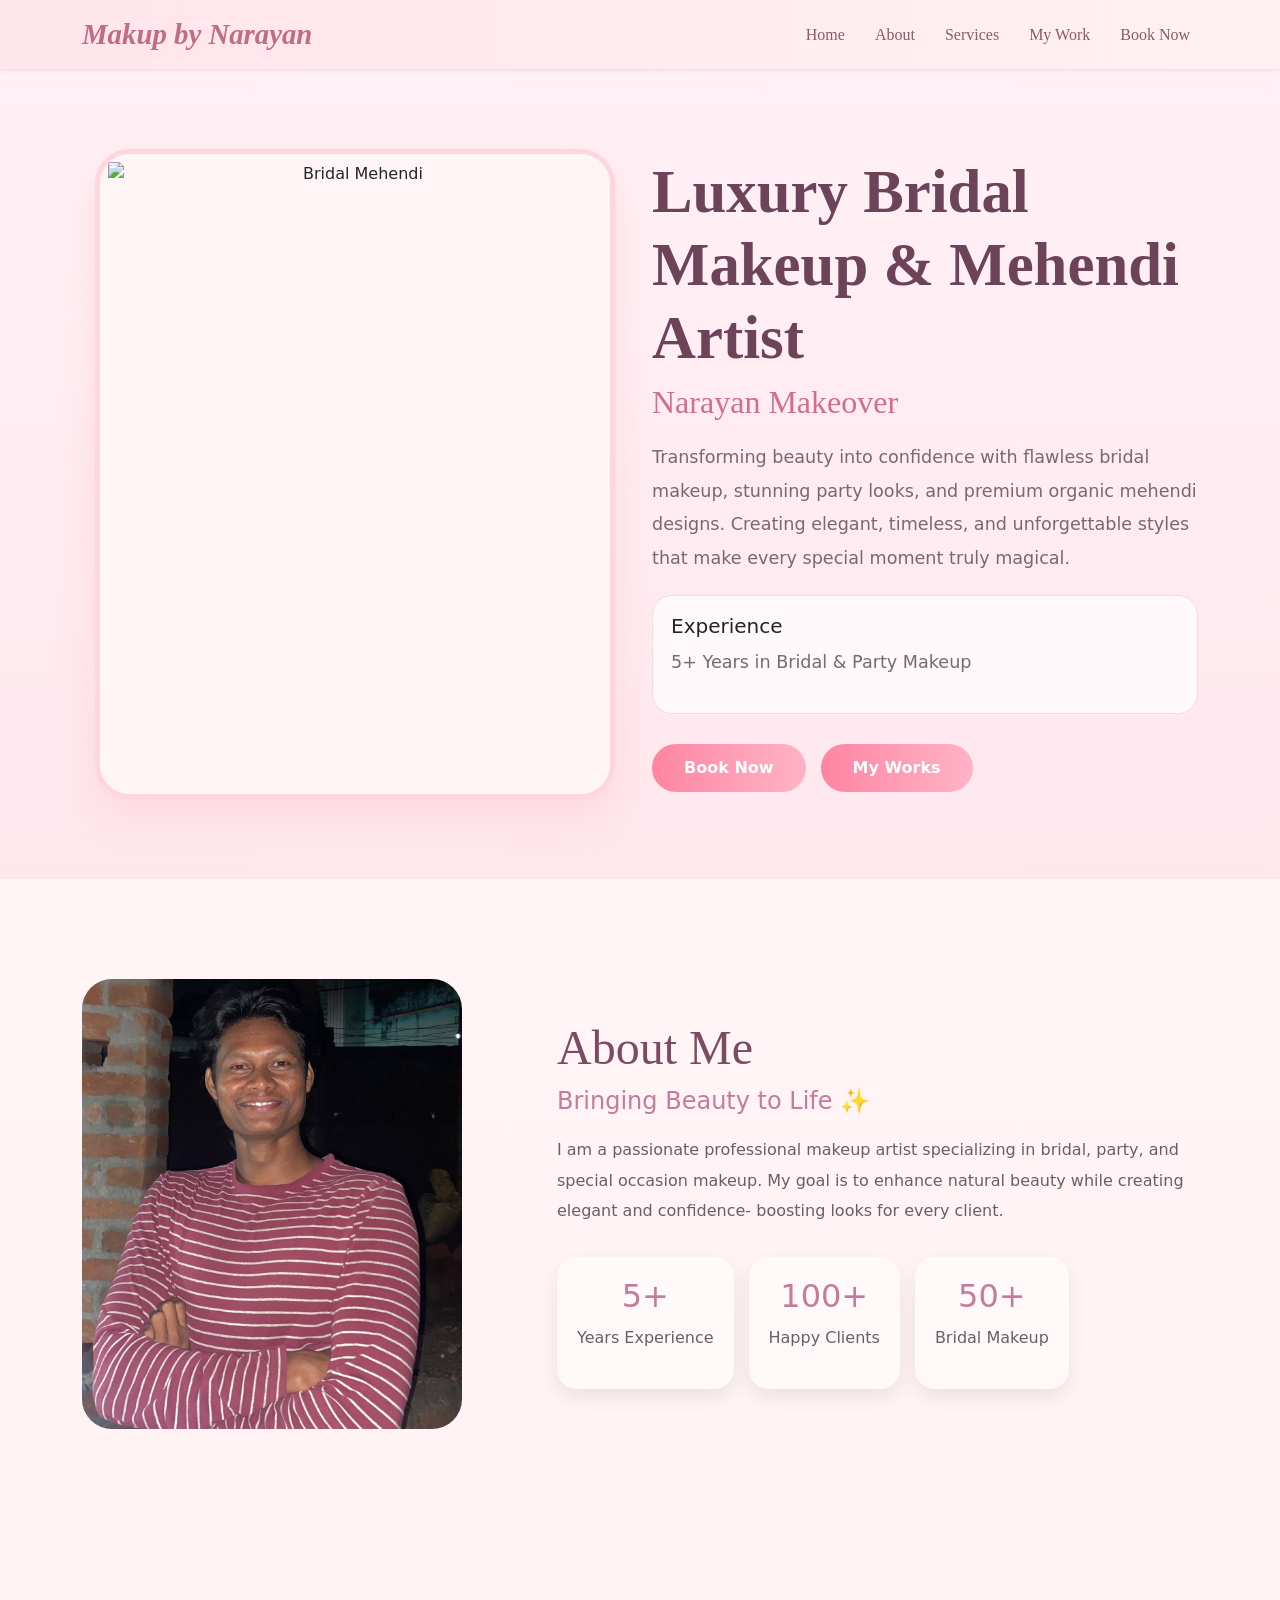
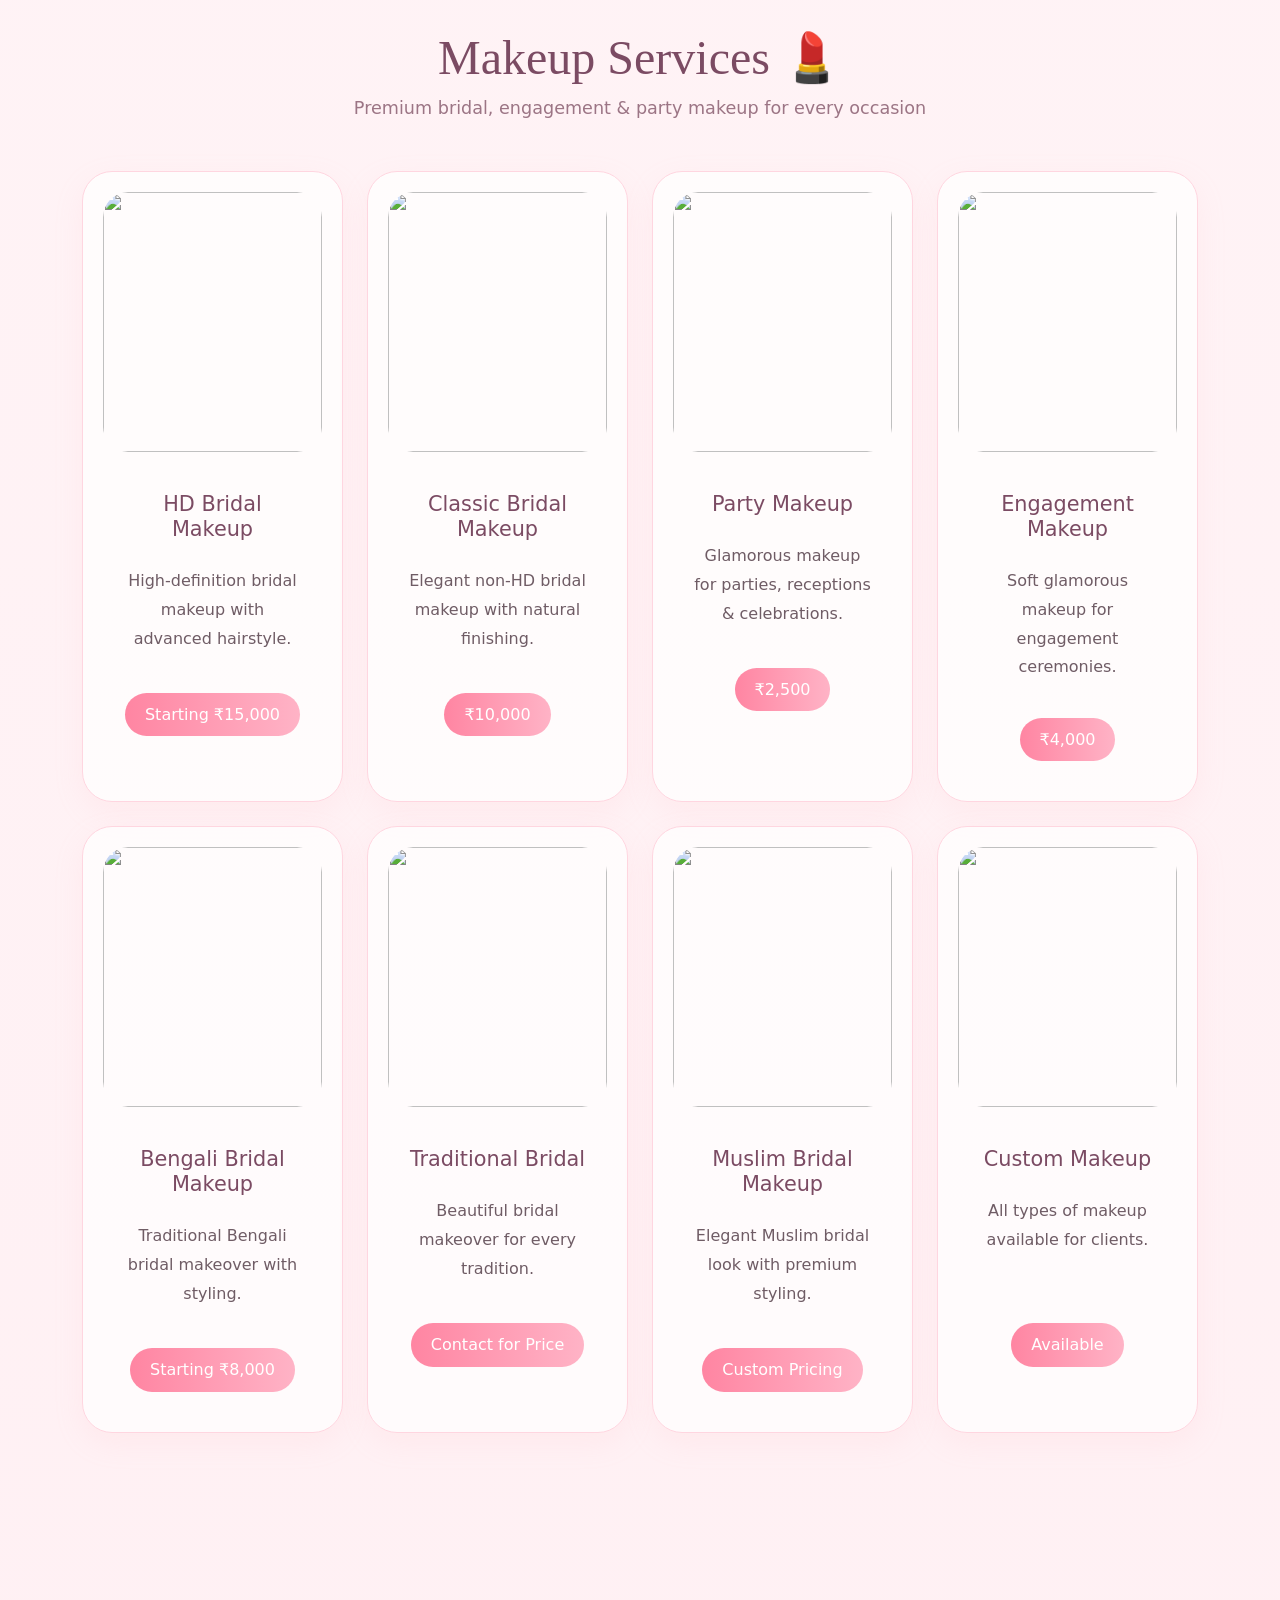
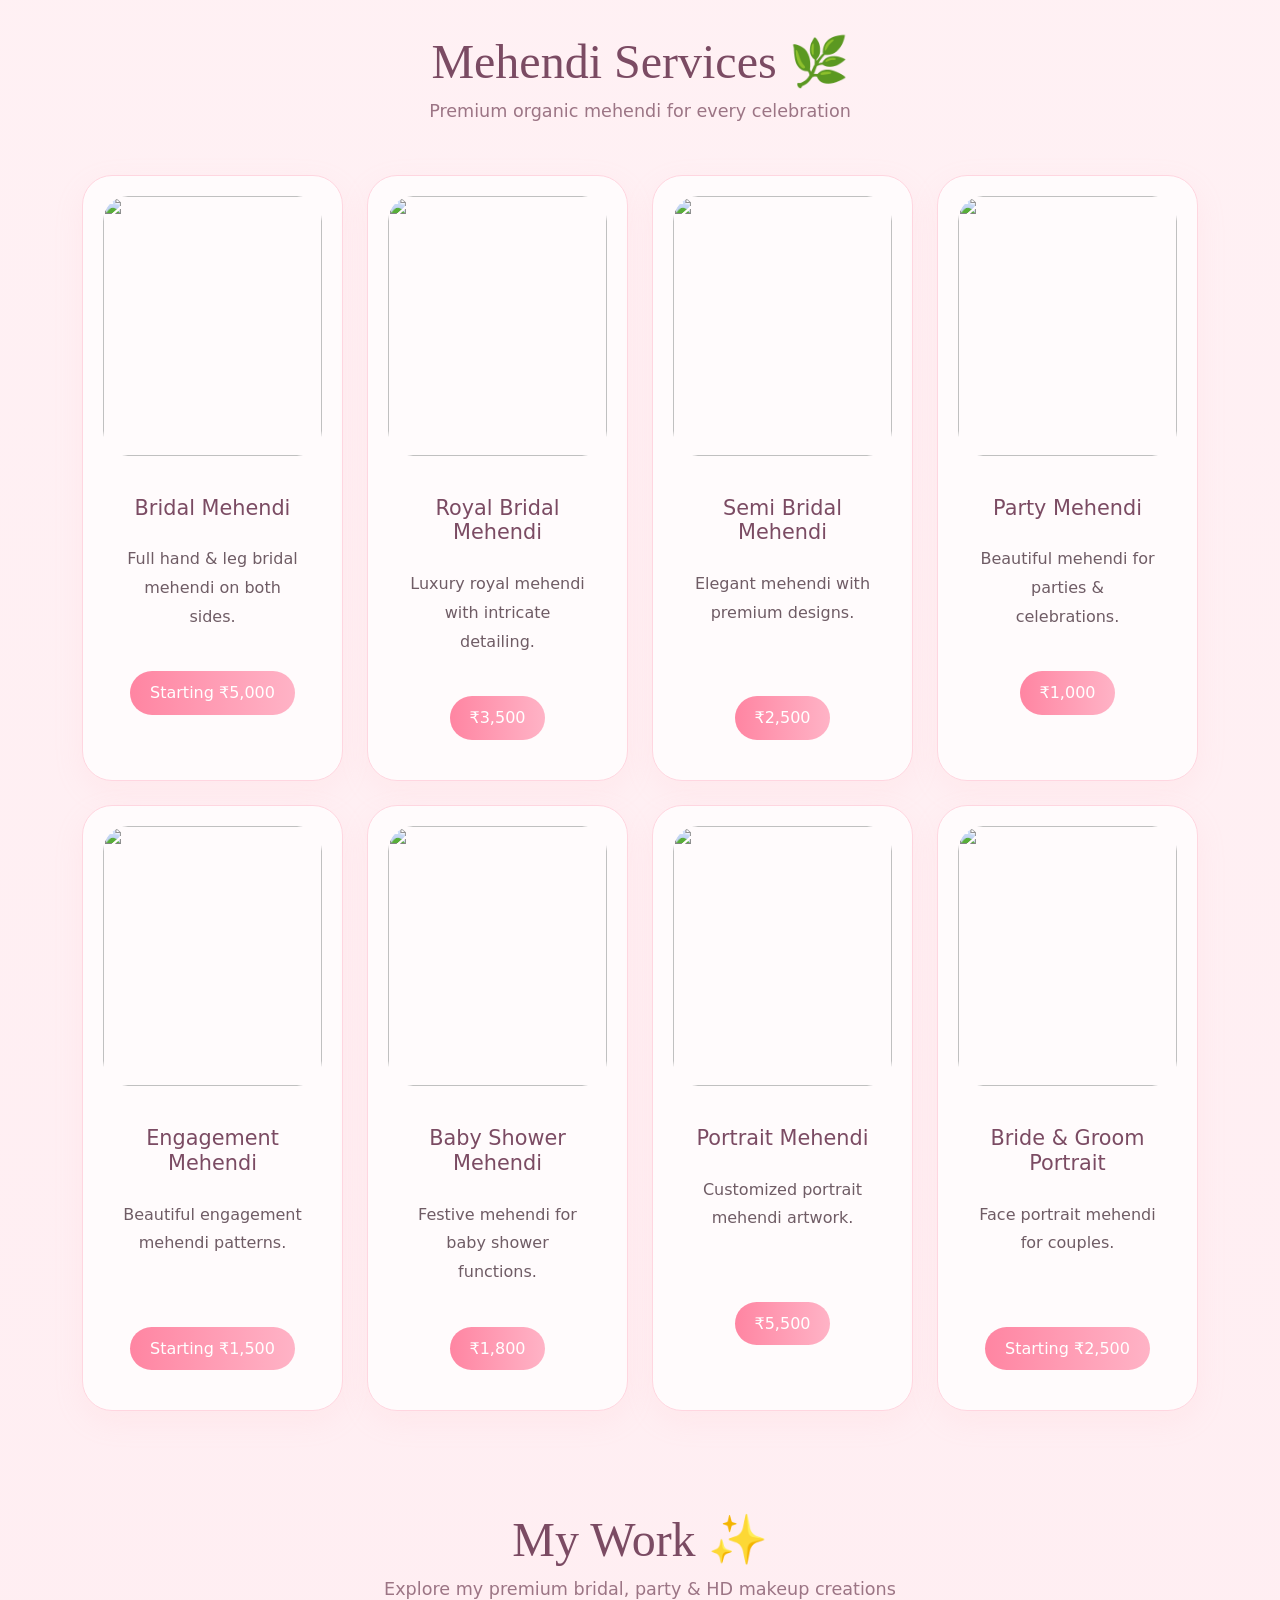
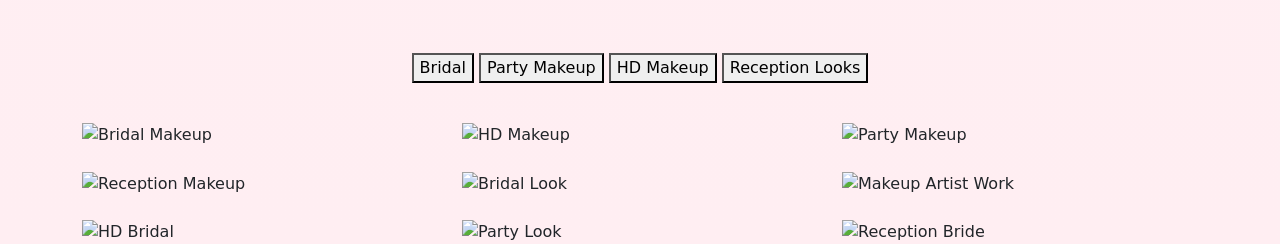
==== commit 5784b232: "JS implemented" ====
--- a/Makup Artist  Portfolio/index.html
+++ b/Makup Artist  Portfolio/index.html
@@ -211,7 +211,7 @@
           <div class="col-lg-3 col-md-6">
             <div class="service-card">
               <div class="service-img">
-                <img src="" alt="" class="service-image" />
+                <img src="https://images.pexels.com/photos/34611754/pexels-photo-34611754.jpeg?_gl=1*aodk56*_ga*ODE2NTUzNTU4LjE3ODA3NDc3MDM.*_ga_8JE65Q40S6*czE3ODA4NDk4ODkkbzUkZzEkdDE3ODA4NDk4OTUkajU0JGwwJGgw" alt="" class="service-image" />
               </div>
 
               <h3>HD Bridal Makeup</h3>
@@ -226,7 +226,7 @@
           <div class="col-lg-3 col-md-6">
             <div class="service-card">
               <div class="service-img">
-                <img src="" alt="" class="service-image" />
+                <img src="https://images.pexels.com/photos/35963152/pexels-photo-35963152.jpeg?_gl=1*mx41z2*_ga*ODE2NTUzNTU4LjE3ODA3NDc3MDM.*_ga_8JE65Q40S6*czE3ODA4NDk4ODkkbzUkZzEkdDE3ODA4NTAwMTMkajQzJGwwJGgw" alt="" class="service-image" />
               </div>
 
               <h3>Classic Bridal Makeup</h3>
@@ -241,7 +241,7 @@
           <div class="col-lg-3 col-md-6">
             <div class="service-card">
               <div class="service-img">
-                <img src="" alt="" class="service-image" />
+                <img src="https://images.pexels.com/photos/18682273/pexels-photo-18682273.jpeg?_gl=1*1jni1y4*_ga*ODE2NTUzNTU4LjE3ODA3NDc3MDM.*_ga_8JE65Q40S6*czE3ODA4NDk4ODkkbzUkZzEkdDE3ODA4NTAwNDEkajE1JGwwJGgw" alt="" class="service-image" />
               </div>
 
               <h3>Party Makeup</h3>
@@ -256,7 +256,7 @@
           <div class="col-lg-3 col-md-6">
             <div class="service-card">
               <div class="service-img">
-                <img src="" alt="" class="service-image" />
+                <img src="https://images.pexels.com/photos/32276149/pexels-photo-32276149.jpeg?_gl=1*1ltt0f4*_ga*ODE2NTUzNTU4LjE3ODA3NDc3MDM.*_ga_8JE65Q40S6*czE3ODA4NDk4ODkkbzUkZzEkdDE3ODA4NTAwOTkkajUyJGwwJGgw" alt="" class="service-image" />
               </div>
 
               <h3>Engagement Makeup</h3>
@@ -271,7 +271,7 @@
           <div class="col-lg-3 col-md-6">
             <div class="service-card">
               <div class="service-img">
-                <img src="" alt="" class="service-image" />
+                <img src="https://images.pexels.com/photos/36125546/pexels-photo-36125546.jpeg?_gl=1*134zbpw*_ga*ODE2NTUzNTU4LjE3ODA3NDc3MDM.*_ga_8JE65Q40S6*czE3ODA4NDk4ODkkbzUkZzEkdDE3ODA4NTAxMjkkajIyJGwwJGgw" alt="" class="service-image" />
               </div>
 
               <h3>Bengali Bridal Makeup</h3>
@@ -286,7 +286,7 @@
           <div class="col-lg-3 col-md-6">
             <div class="service-card">
               <div class="service-img">
-                <img src="" alt="" class="service-image" />
+                <img src="https://images.pexels.com/photos/37602134/pexels-photo-37602134.jpeg?_gl=1*1sgp3yi*_ga*ODE2NTUzNTU4LjE3ODA3NDc3MDM.*_ga_8JE65Q40S6*czE3ODA4NDk4ODkkbzUkZzEkdDE3ODA4NTAxOTIkajYwJGwwJGgw" alt="" class="service-image" />
               </div>
 
               <h3>Traditional Bridal</h3>
@@ -301,7 +301,7 @@
           <div class="col-lg-3 col-md-6">
             <div class="service-card">
               <div class="service-img">
-                <img src="" alt="" class="service-image" />
+                <img src="https://images.pexels.com/photos/12099729/pexels-photo-12099729.jpeg?_gl=1*1br9vad*_ga*ODE2NTUzNTU4LjE3ODA3NDc3MDM.*_ga_8JE65Q40S6*czE3ODA4NDk4ODkkbzUkZzEkdDE3ODA4NTAyNzQkajU5JGwwJGgw" alt="" class="service-image" />
               </div>
 
               <h3>Muslim Bridal Makeup</h3>
@@ -316,7 +316,7 @@
           <div class="col-lg-3 col-md-6">
             <div class="service-card">
               <div class="service-img">
-                <img src="" alt="" class="service-image" />
+                <img src="https://images.pexels.com/photos/20835414/pexels-photo-20835414.jpeg?_gl=1*1swqw9w*_ga*ODE2NTUzNTU4LjE3ODA3NDc3MDM.*_ga_8JE65Q40S6*czE3ODA4NDk4ODkkbzUkZzEkdDE3ODA4NTAzMTAkajIzJGwwJGgw" alt="" class="service-image" />
               </div>
 
               <h3>Custom Makeup</h3>
@@ -345,7 +345,7 @@
           <div class="col-lg-3 col-md-6">
             <div class="service-card">
               <div class="service-img">
-                <img src="" alt="" class="service-image" />
+                <img src="https://images.pexels.com/photos/5985429/pexels-photo-5985429.png?_gl=1*1fl1d9*_ga*ODE2NTUzNTU4LjE3ODA3NDc3MDM.*_ga_8JE65Q40S6*czE3ODA4NDk4ODkkbzUkZzEkdDE3ODA4NTAzNzMkajU5JGwwJGgw" alt="" class="service-image" />
               </div>
 
               <h3>Bridal Mehendi</h3>
@@ -360,7 +360,7 @@
           <div class="col-lg-3 col-md-6">
             <div class="service-card">
               <div class="service-img">
-                <img src="" alt="" class="service-image" />
+                <img src="https://images.pexels.com/photos/18016523/pexels-photo-18016523.jpeg?_gl=1*g7j5r6*_ga*ODE2NTUzNTU4LjE3ODA3NDc3MDM.*_ga_8JE65Q40S6*czE3ODA4NDk4ODkkbzUkZzEkdDE3ODA4NTA0MTMkajE5JGwwJGgw" alt="" class="service-image" />
               </div>
 
               <h3>Royal Bridal Mehendi</h3>
@@ -375,7 +375,7 @@
           <div class="col-lg-3 col-md-6">
             <div class="service-card">
               <div class="service-img">
-                <img src="" alt="" class="service-image" />
+                <img src="https://images.pexels.com/photos/10407633/pexels-photo-10407633.jpeg?_gl=1*gnm7xc*_ga*ODE2NTUzNTU4LjE3ODA3NDc3MDM.*_ga_8JE65Q40S6*czE3ODA4NDk4ODkkbzUkZzEkdDE3ODA4NTA0NDckajU0JGwwJGgw" alt="" class="service-image" />
               </div>
 
               <h3>Semi Bridal Mehendi</h3>
@@ -390,7 +390,7 @@
           <div class="col-lg-3 col-md-6">
             <div class="service-card">
               <div class="service-img">
-                <img src="" alt="" class="service-image" />
+                <img src="https://images.pexels.com/photos/35500950/pexels-photo-35500950.jpeg?_gl=1*15ou2ey*_ga*ODE2NTUzNTU4LjE3ODA3NDc3MDM.*_ga_8JE65Q40S6*czE3ODA4NDk4ODkkbzUkZzEkdDE3ODA4NTA0ODEkajIwJGwwJGgw" alt="" class="service-image" />
               </div>
 
               <h3>Party Mehendi</h3>
@@ -405,7 +405,7 @@
           <div class="col-lg-3 col-md-6">
             <div class="service-card">
               <div class="service-img">
-                <img src="" alt="" class="service-image" />
+                <img src="https://images.pexels.com/photos/33557605/pexels-photo-33557605.jpeg?_gl=1*etqs21*_ga*ODE2NTUzNTU4LjE3ODA3NDc3MDM.*_ga_8JE65Q40S6*czE3ODA4NDk4ODkkbzUkZzEkdDE3ODA4NTA1MTIkajU5JGwwJGgw" alt="" class="service-image" />
               </div>
 
               <h3>Engagement Mehendi</h3>
@@ -420,7 +420,7 @@
           <div class="col-lg-3 col-md-6">
             <div class="service-card">
               <div class="service-img">
-                <img src="" alt="" class="service-image" />
+                <img src="https://images.pexels.com/photos/8422498/pexels-photo-8422498.jpeg?_gl=1*1xtkomp*_ga*ODE2NTUzNTU4LjE3ODA3NDc3MDM.*_ga_8JE65Q40S6*czE3ODA4NDk4ODkkbzUkZzEkdDE3ODA4NTA1NTEkajIwJGwwJGgw" alt="" class="service-image" />
               </div>
 
               <h3>Baby Shower Mehendi</h3>
@@ -435,7 +435,7 @@
           <div class="col-lg-3 col-md-6">
             <div class="service-card">
               <div class="service-img">
-                <img src="" alt="" class="service-image" />
+                <img src="https://images.pexels.com/photos/35564867/pexels-photo-35564867.jpeg?_gl=1*k43yoc*_ga*ODE2NTUzNTU4LjE3ODA3NDc3MDM.*_ga_8JE65Q40S6*czE3ODA4NDk4ODkkbzUkZzEkdDE3ODA4NTA2OTckajU5JGwwJGgw" alt="" class="service-image" />
               </div>
 
               <h3>Portrait Mehendi</h3>
@@ -450,7 +450,7 @@
           <div class="col-lg-3 col-md-6">
             <div class="service-card">
               <div class="service-img">
-                <img src="" alt="" class="service-image" />
+                <img src="https://images.pexels.com/photos/33318106/pexels-photo-33318106.jpeg?_gl=1*1gwrrbu*_ga*ODE2NTUzNTU4LjE3ODA3NDc3MDM.*_ga_8JE65Q40S6*czE3ODA4NDk4ODkkbzUkZzEkdDE3ODA4NTA3OTYkajQzJGwwJGgw" alt="" class="service-image" />
               </div>
 
               <h3>Bride & Groom Portrait</h3>
@@ -463,6 +463,191 @@
         </div>
       </div>
     </section>
+
+    <!-- My Work Section -->
+
+<section id="portfolio" class="portfolio-section">
+
+  <div class="container">
+
+    <!-- Title -->
+    <div class="section-heading text-center">
+
+      <h2>My Work ✨</h2>
+
+      <p>
+        Explore my premium bridal,
+        party & HD makeup creations
+      </p>
+
+    </div>
+
+    <!-- Categories -->
+
+    <div class="work-category text-center">
+
+      <button class="work-btn active">
+        Bridal
+      </button>
+
+      <button class="work-btn">
+        Party Makeup
+      </button>
+
+      <button class="work-btn">
+        HD Makeup
+      </button>
+
+      <button class="work-btn">
+        Reception Looks
+      </button>
+
+    </div>
+
+    <!-- Gallery -->
+
+    <div class="row g-4 mt-3">
+
+      <!-- Image 1 -->
+      <div class="col-lg-4 col-md-6 col-12">
+
+        <div class="portfolio-card">
+
+          <img
+            src=""
+            alt="Bridal Makeup"
+            class="portfolio-img"
+          />
+
+        </div>
+
+      </div>
+
+      <!-- Image 2 -->
+      <div class="col-lg-4 col-md-6 col-12">
+
+        <div class="portfolio-card">
+
+          <img
+            src=""
+            alt="HD Makeup"
+            class="portfolio-img"
+          />
+
+        </div>
+
+      </div>
+
+      <!-- Image 3 -->
+      <div class="col-lg-4 col-md-6 col-12">
+
+        <div class="portfolio-card">
+
+          <img
+            src=""
+            alt="Party Makeup"
+            class="portfolio-img"
+          />
+
+        </div>
+
+      </div>
+
+      <!-- Image 4 -->
+      <div class="col-lg-4 col-md-6 col-12">
+
+        <div class="portfolio-card">
+
+          <img
+            src=""
+            alt="Reception Makeup"
+            class="portfolio-img"
+          />
+
+        </div>
+
+      </div>
+
+      <!-- Image 5 -->
+      <div class="col-lg-4 col-md-6 col-12">
+
+        <div class="portfolio-card">
+
+          <img
+            src=""
+            alt="Bridal Look"
+            class="portfolio-img"
+          />
+
+        </div>
+
+      </div>
+
+      <!-- Image 6 -->
+      <div class="col-lg-4 col-md-6 col-12">
+
+        <div class="portfolio-card">
+
+          <img
+            src=""
+            alt="Makeup Artist Work"
+            class="portfolio-img"
+          />
+
+        </div>
+
+      </div>
+
+      <!-- Image 7 -->
+      <div class="col-lg-4 col-md-6 col-12">
+
+        <div class="portfolio-card">
+
+          <img
+            src=""
+            alt="HD Bridal"
+            class="portfolio-img"
+          />
+
+        </div>
+
+      </div>
+
+      <!-- Image 8 -->
+      <div class="col-lg-4 col-md-6 col-12">
+
+        <div class="portfolio-card">
+
+          <img
+            src=""
+            alt="Party Look"
+            class="portfolio-img"
+          />
+
+        </div>
+
+      </div>
+
+      <!-- Image 9 -->
+      <div class="col-lg-4 col-md-6 col-12">
+
+        <div class="portfolio-card">
+
+          <img
+            src=""
+            alt="Reception Bride"
+            class="portfolio-img"
+          />
+
+        </div>
+
+      </div>
+
+    </div>
+
+  </div>
+
+</section>
 
     <!-- Bootstrap JS -->
     <script src="https://cdn.jsdelivr.net/npm/bootstrap@5.3.3/dist/js/bootstrap.bundle.min.js"></script>
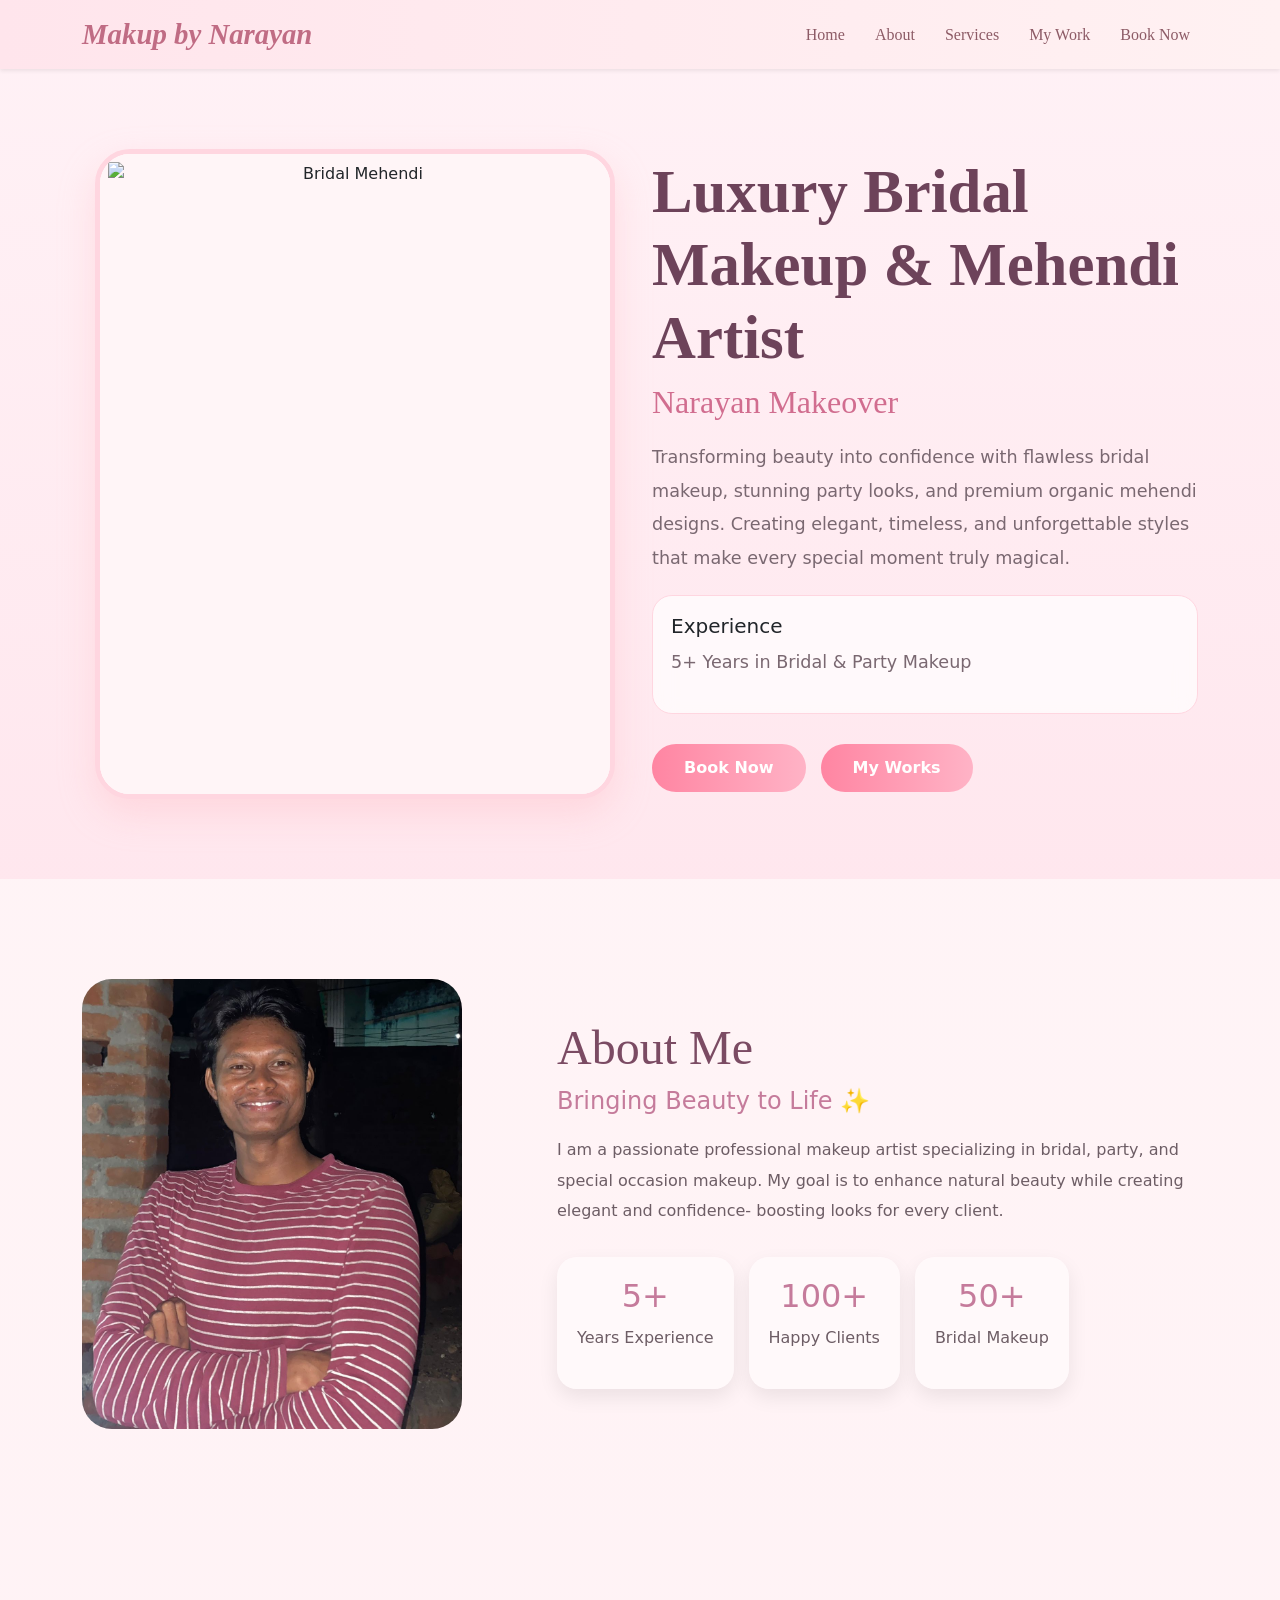
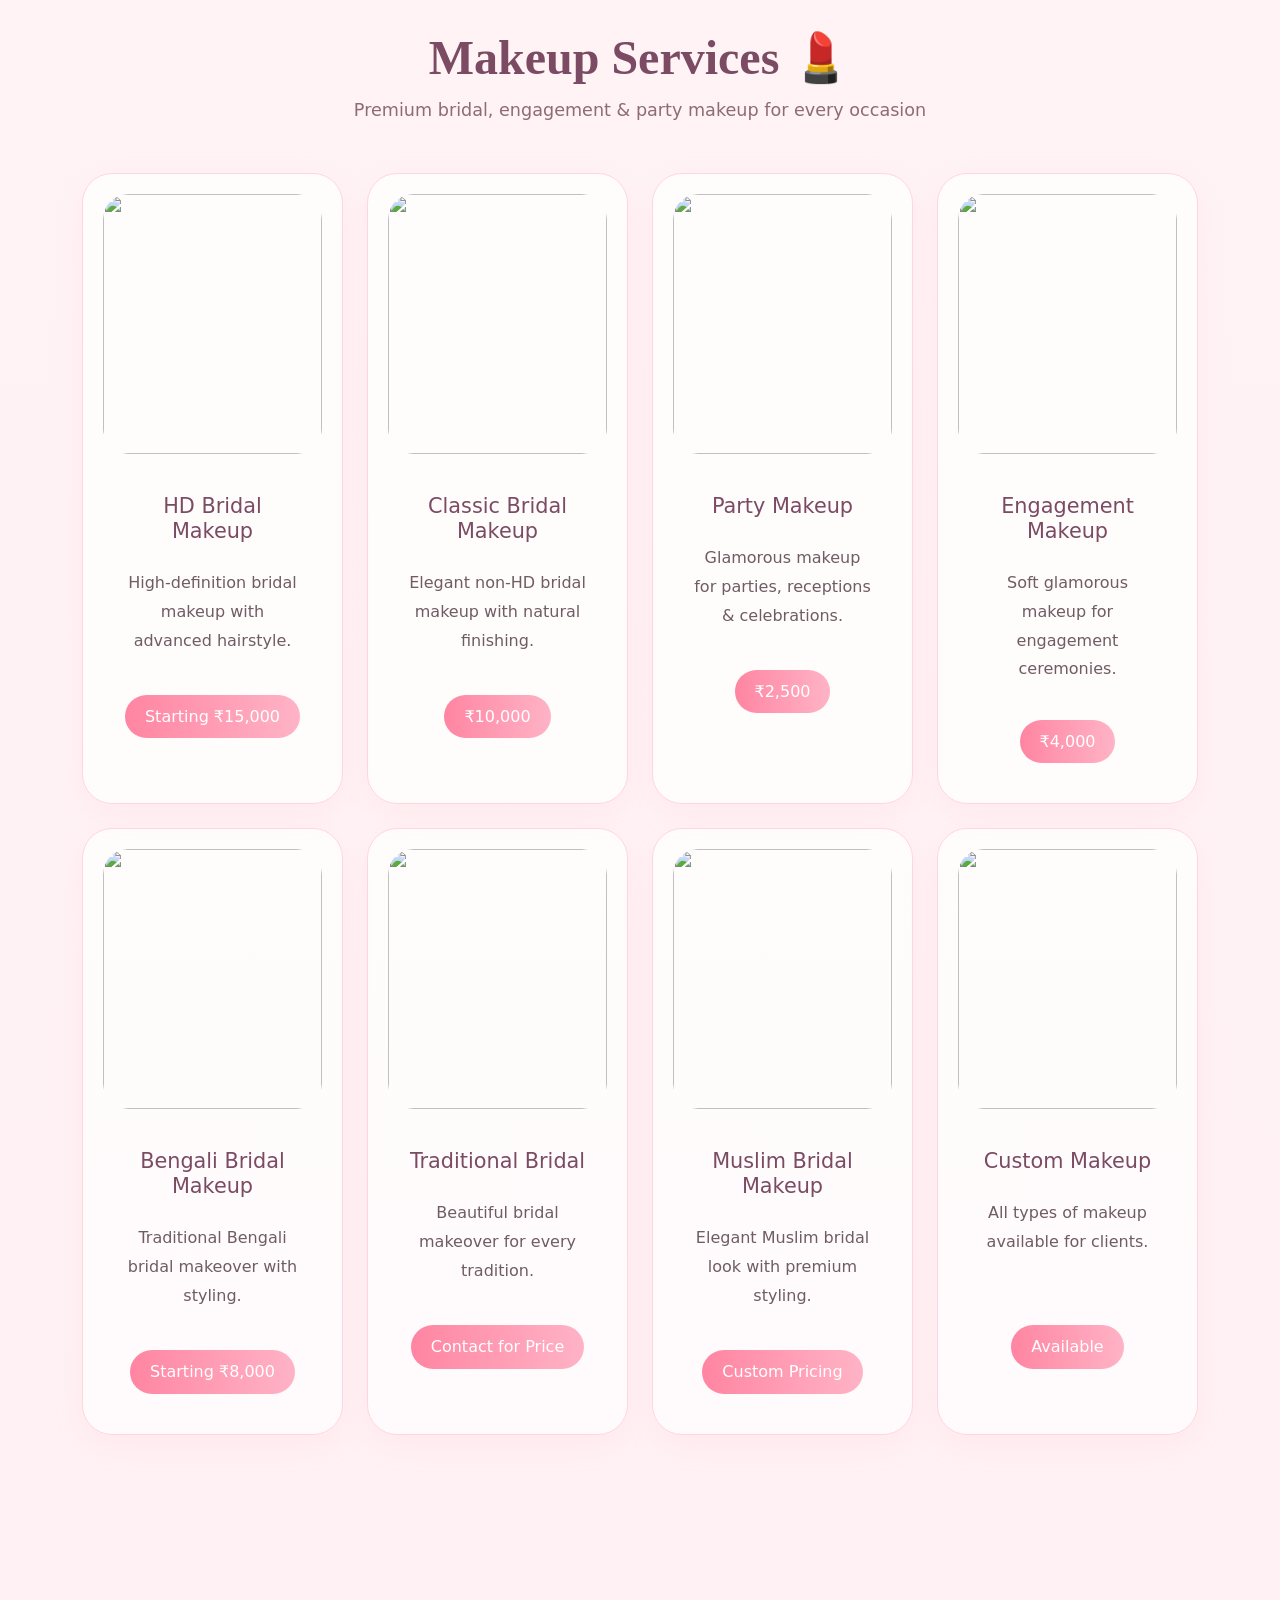
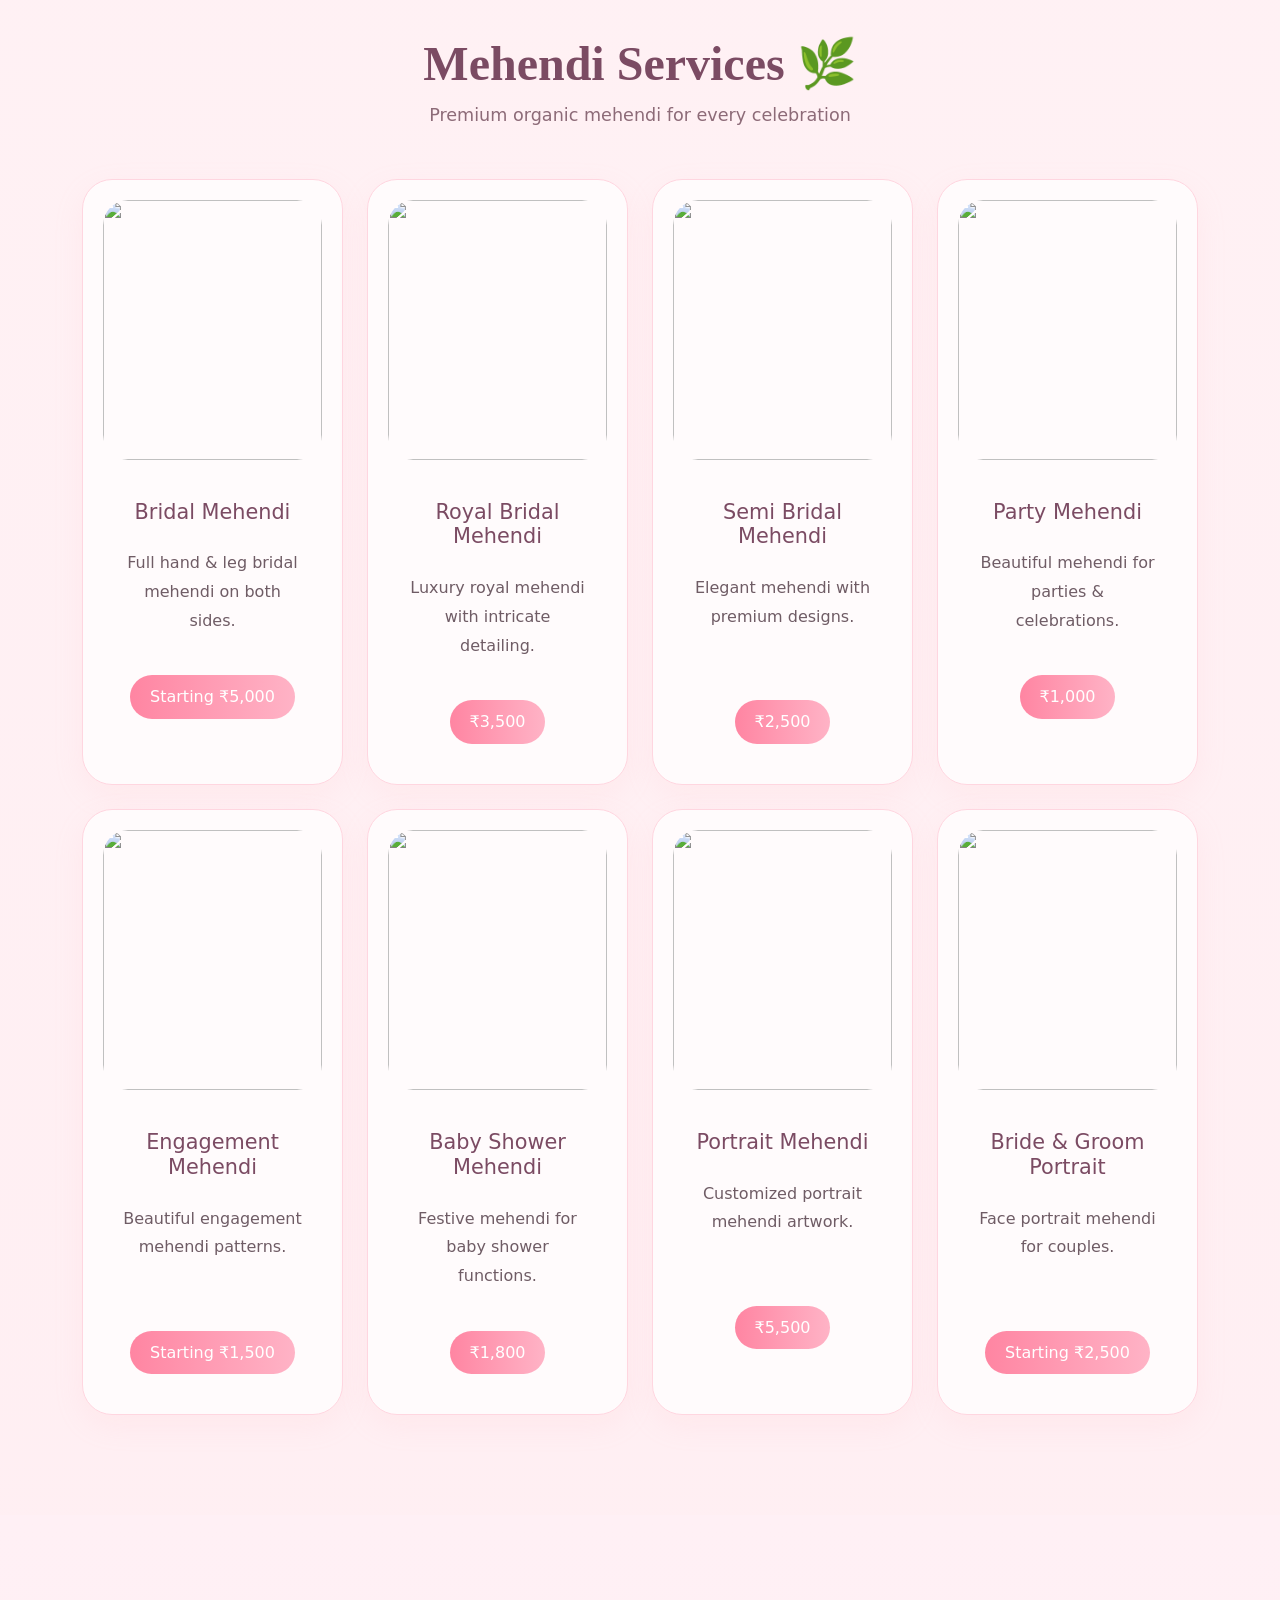
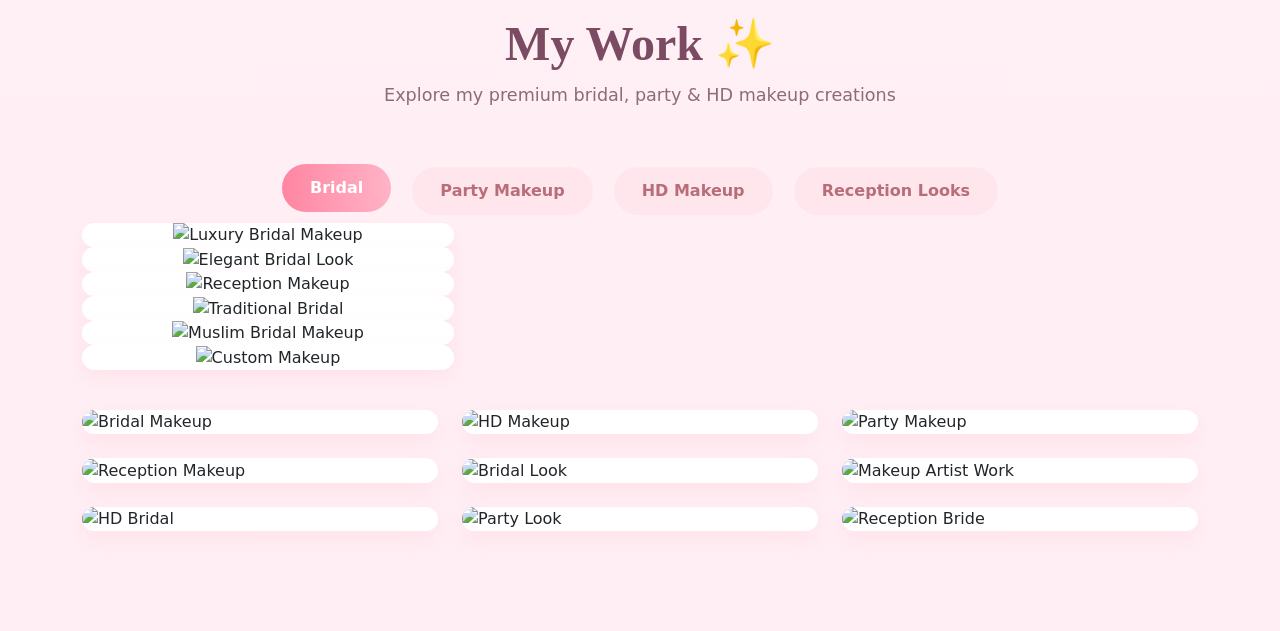
==== commit 82815266: "Added more cards in gallery" ====
--- a/Makup Artist  Portfolio/index.html
+++ b/Makup Artist  Portfolio/index.html
@@ -501,6 +501,70 @@
       <button class="work-btn">
         Reception Looks
       </button>
+      <div class="col-lg-4 col-md-6 col-12">
+  <div class="portfolio-card">
+    <img
+      src="https://images.pexels.com/photos/18972909/pexels-photo-18972909.jpeg"
+      alt="Luxury Bridal Makeup"
+      class="portfolio-img"
+    />
+  </div>
+</div>
+
+<!-- Image 11 -->
+<div class="col-lg-4 col-md-6 col-12">
+  <div class="portfolio-card">
+    <img
+      src="https://images.pexels.com/photos/35560895/pexels-photo-35560895.jpeg"
+      alt="Elegant Bridal Look"
+      class="portfolio-img"
+    />
+  </div>
+</div>
+
+<!-- Image 12 -->
+<div class="col-lg-4 col-md-6 col-12">
+  <div class="portfolio-card">
+    <img
+      src="https://images.pexels.com/photos/24859375/pexels-photo-24859375.jpeg"
+      alt="Reception Makeup"
+      class="portfolio-img"
+    />
+  </div>
+</div>
+
+<!-- Image 13 -->
+<div class="col-lg-4 col-md-6 col-12">
+  <div class="portfolio-card">
+    <img
+      src="https://images.pexels.com/photos/36125546/pexels-photo-36125546.jpeg"
+      alt="Traditional Bridal"
+      class="portfolio-img"
+    />
+  </div>
+</div>
+
+<!-- Image 14 -->
+<div class="col-lg-4 col-md-6 col-12">
+  <div class="portfolio-card">
+    <img
+      src="https://images.pexels.com/photos/12099729/pexels-photo-12099729.jpeg"
+      alt="Muslim Bridal Makeup"
+      class="portfolio-img"
+    />
+  </div>
+</div>
+
+<!-- Image 15 -->
+<div class="col-lg-4 col-md-6 col-12">
+  <div class="portfolio-card">
+    <img
+      src="https://images.pexels.com/photos/20835414/pexels-photo-20835414.jpeg"
+      alt="Custom Makeup"
+      class="portfolio-img"
+    />
+  </div>
+</div>
 
     </div>
 
--- a/Makup Artist  Portfolio/style.css
+++ b/Makup Artist  Portfolio/style.css
@@ -526,4 +526,128 @@
   .section-heading h2 {
     font-size: 2.2rem;
   }
+}
+/* Portfolio Section */
+
+.portfolio-section {
+  padding: 100px 0;
+  background: linear-gradient(
+    to bottom,
+    #fff0f5,
+    #ffeef4
+  );
+}
+
+/* Heading */
+
+.section-heading h2 {
+  font-family: "Playfair Display", serif;
+  font-size: 3rem;
+  color: #7b4b63;
+  font-weight: 700;
+}
+
+.section-heading p {
+  color: #8d6b78;
+  font-size: 1.1rem;
+  margin-top: 10px;
+}
+
+/* Category Buttons */
+
+.work-category {
+  margin-top: 35px;
+}
+
+.work-btn {
+  border: none;
+  outline: none;
+
+  background: #ffe5ec;
+
+  color: #b76e79;
+
+  padding: 12px 28px;
+
+  border-radius: 50px;
+
+  margin: 8px;
+
+  font-weight: 600;
+
+  transition: all 0.3s ease;
+}
+
+.work-btn:hover,
+.work-btn.active {
+
+  background: linear-gradient(
+    90deg,
+    #ff85a2,
+    #ffb3c6
+  );
+
+  color: white;
+
+  transform: translateY(-3px);
+}
+
+/* Portfolio Card */
+
+.portfolio-card {
+  overflow: hidden;
+  border-radius: 25px;
+
+  background: white;
+
+  box-shadow:
+    0 8px 20px rgba(255, 182, 193, 0.2);
+
+  transition: all 0.4s ease;
+}
+
+/* Images */
+
+.portfolio-img {
+  width: 100%;
+  height: 420px;
+
+  object-fit: cover;
+
+  transition: transform 0.5s ease;
+}
+
+/* Hover Effect */
+
+.portfolio-card:hover {
+  transform: translateY(-8px);
+
+  box-shadow:
+    0 15px 35px rgba(255, 105, 180, 0.25);
+}
+
+.portfolio-card:hover .portfolio-img {
+  transform: scale(1.08);
+}
+
+/* Mobile Responsive */
+
+@media (max-width: 768px) {
+
+  .portfolio-section {
+    padding: 70px 0;
+  }
+
+  .section-heading h2 {
+    font-size: 2.2rem;
+  }
+
+  .portfolio-img {
+    height: 320px;
+  }
+
+  .work-btn {
+    padding: 10px 20px;
+    font-size: 14px;
+  }
 }
